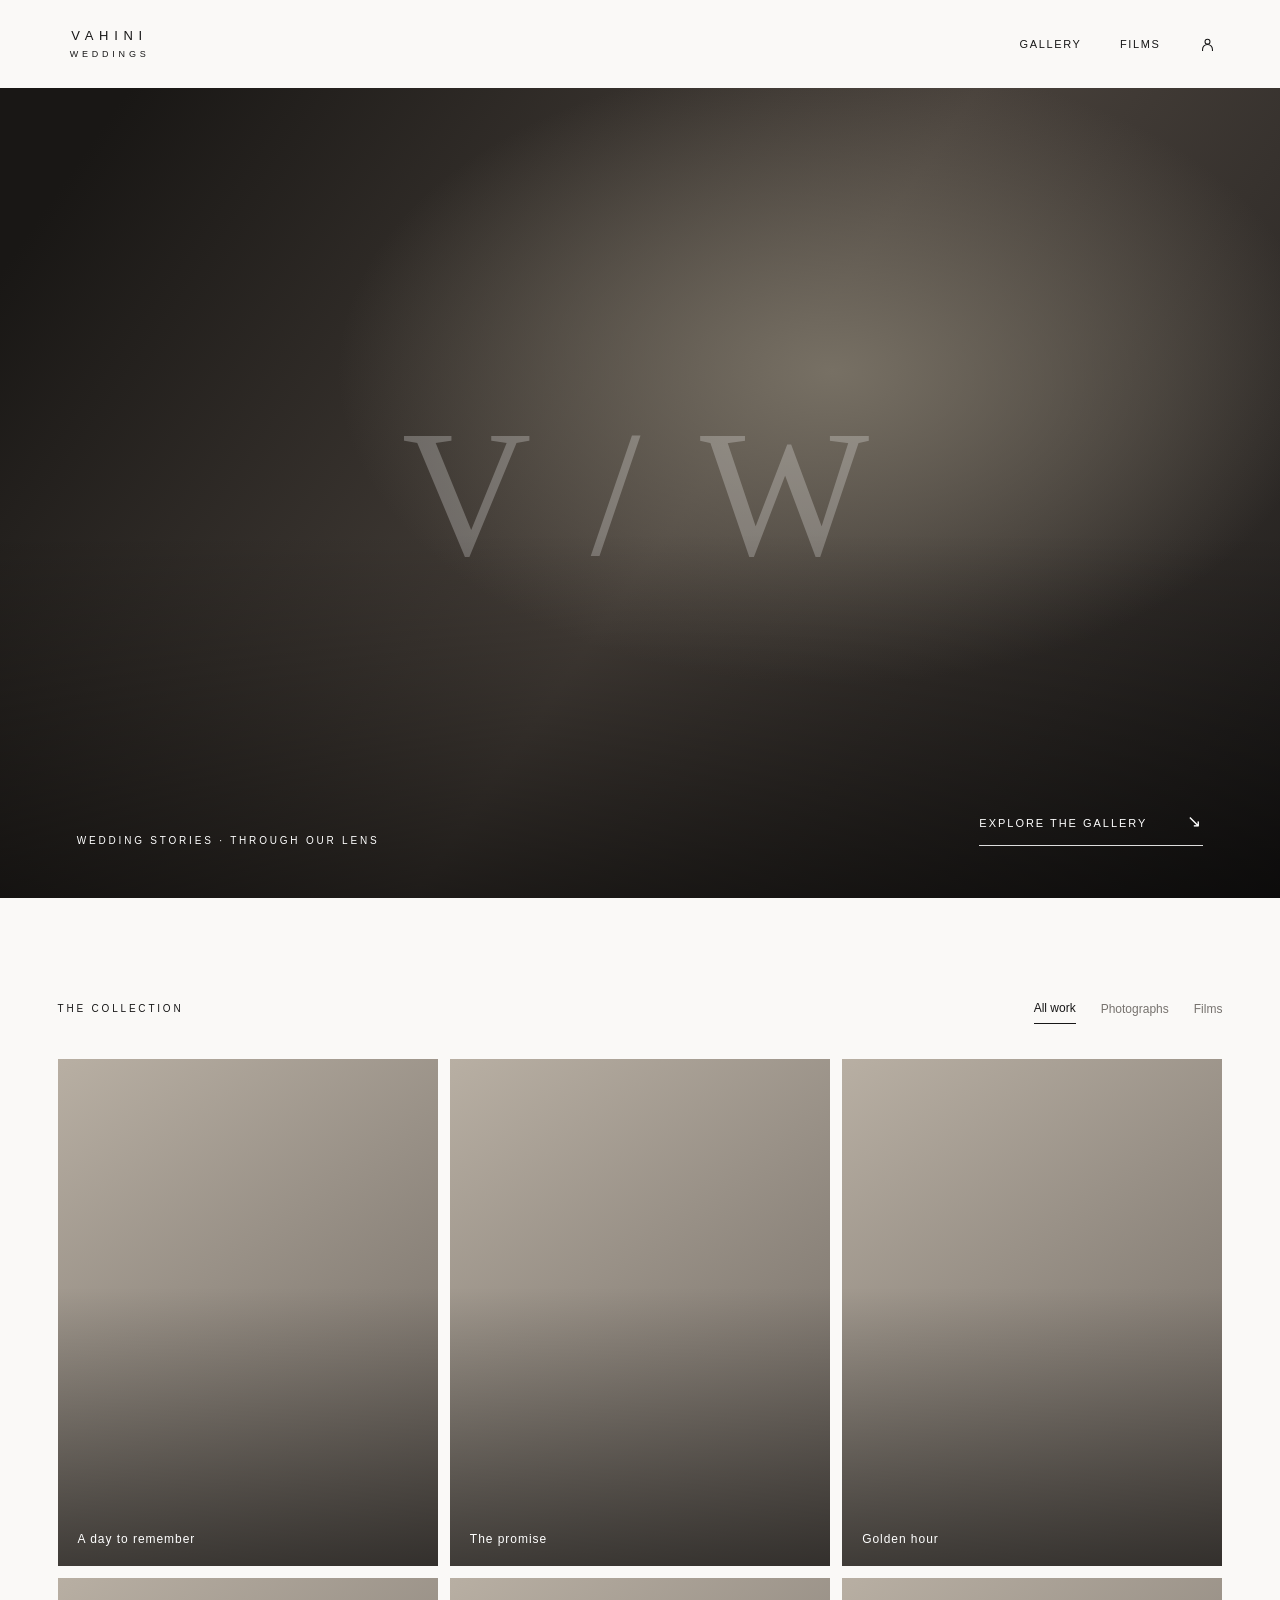
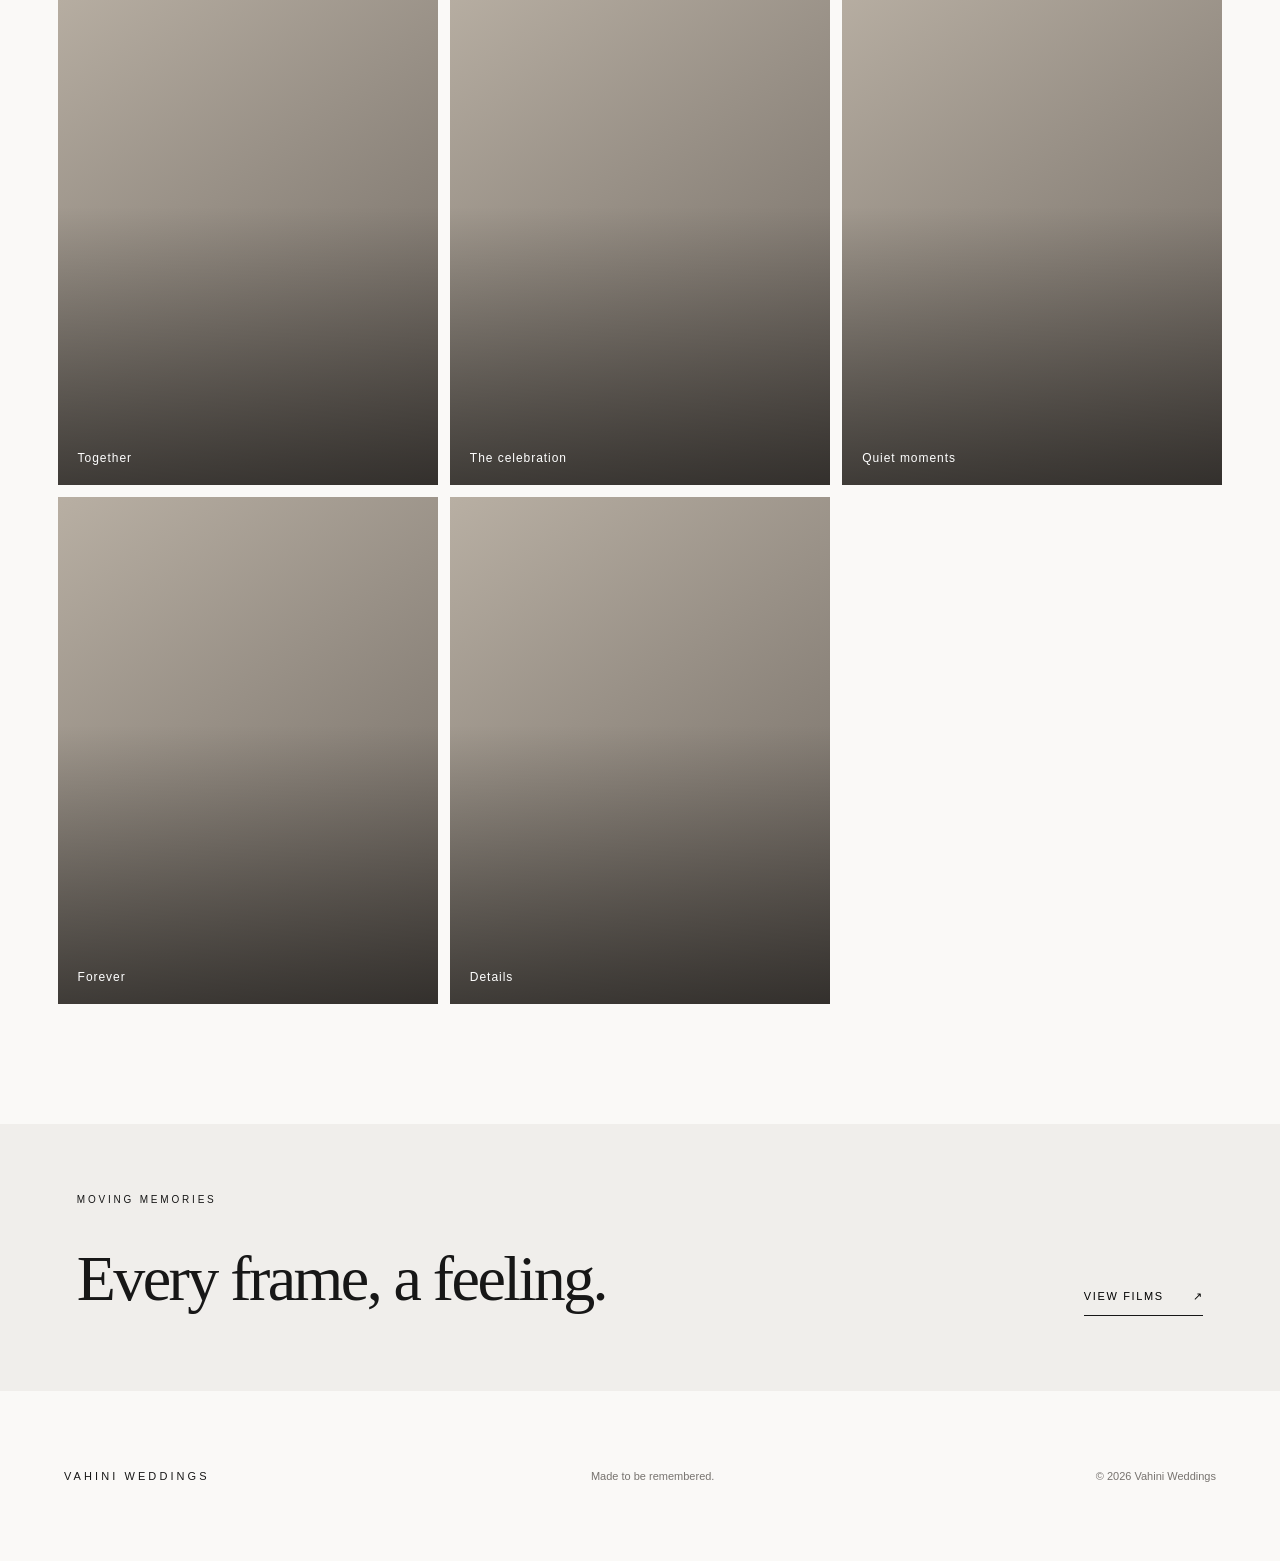
==== index.html @ 8646df42 "Add files via upload" ====
<!doctype html><html lang="en"><head><meta charset="UTF-8"><meta name="viewport" content="width=device-width,initial-scale=1,viewport-fit=cover"><meta name="theme-color" content="#111111"><meta name="description" content="Vahini Weddings — moments, beautifully remembered."><title>VAHINI WEDDINGS — Gallery</title><link rel="stylesheet" href="styles.css"></head><body><header class="topbar"><a class="brand" href="./" aria-label="Vahini Weddings home"><span>VAHINI</span><span>WEDDINGS</span></a><nav><a href="#gallery">Gallery</a><a href="#films">Films</a><a class="admin-link" href="admin.html" aria-label="Admin dashboard"><svg viewBox="0 0 24 24" width="17" height="17" fill="none" stroke="currentColor" stroke-width="1.5"><circle cx="12" cy="8" r="3.5"/><path d="M5 21v-2a7 7 0 0 1 14 0v2"/></svg></a></nav></header><main><section class="hero" id="home"><div class="hero-media" id="heroMedia"><div class="hero-fallback"><span class="hero-mark">V / W</span></div></div><div class="hero-shade"></div><div class="hero-bottom"><span class="eyebrow">WEDDING STORIES · THROUGH OUR LENS</span><a class="explore" href="#gallery">EXPLORE THE GALLERY <span>↘</span></a></div><button id="soundBtn" class="sound-btn" aria-label="Toggle hero sound" hidden>Sound off</button></section><section class="work" id="gallery"><div class="section-head"><span class="section-kicker">THE COLLECTION</span><div class="filters" role="group" aria-label="Filter gallery"><button class="filter active" data-filter="all">All work</button><button class="filter" data-filter="photo">Photographs</button><button class="filter" data-filter="video">Films</button></div></div><div id="galleryGrid" class="gallery-grid"></div><div id="emptyState" class="empty-state" hidden>Nothing here yet.</div></section><section class="film-banner" id="films"><span class="section-kicker">MOVING MEMORIES</span><div class="film-inner"><p>Every frame, a feeling.</p><button id="filmExplore">VIEW FILMS <span>↗</span></button></div></section></main><footer><span class="footer-brand">VAHINI WEDDINGS</span><span>Made to be remembered.</span><span>© <span id="year"></span> Vahini Weddings</span></footer><div id="lightbox" class="lightbox" hidden role="dialog" aria-modal="true" aria-label="Media viewer"><button class="lb-close" id="lbClose" aria-label="Close">×</button><button class="lb-prev" id="lbPrev" aria-label="Previous">‹</button><div id="lbContent" class="lb-content"></div><button class="lb-next" id="lbNext" aria-label="Next">›</button><div id="lbCount" class="lb-count"></div></div><script src="shared.js"></script><script src="main.js"></script></body></html>
---- styles.css ----
:root{color-scheme:light dark;--bg:#faf9f7;--fg:#171717;--muted:#77736f;--line:#dedbd7;--surface:#f0eeeb;--invert:#fff}*{box-sizing:border-box}html{scroll-behavior:smooth}body{margin:0;background:var(--bg);color:var(--fg);font-family:Arial,Helvetica,sans-serif;-webkit-font-smoothing:antialiased}button,input{font:inherit}button{cursor:pointer}a{color:inherit;text-decoration:none}button:focus-visible,a:focus-visible,input:focus-visible{outline:2px solid #9e8b6f;outline-offset:4px}.topbar{height:88px;display:flex;justify-content:space-between;align-items:center;padding:0 clamp(20px,5vw,88px);background:var(--bg);position:relative;z-index:3}.brand{display:flex;flex-direction:column;align-items:center;gap:4px;letter-spacing:.44em;font-size:13px;font-weight:400;line-height:1.25;padding-left:.44em}.brand span:nth-child(2){font-size:9px;letter-spacing:.42em}.topbar nav{display:flex;align-items:center;gap:clamp(18px,3vw,40px)}.topbar nav a{font-size:11px;letter-spacing:.15em;text-transform:uppercase}.admin-link{display:flex;align-items:center}.hero{height:min(810px,calc(100svh - 88px));min-height:510px;position:relative;background:#151312;color:white;overflow:hidden}.hero-media,.hero-media video,.hero-media img{position:absolute;inset:0;width:100%;height:100%;object-fit:cover}.hero-fallback{width:100%;height:100%;background:radial-gradient(ellipse at 65% 35%,#777064 0%,transparent 42%),linear-gradient(125deg,#191715 7%,#48413b 53%,#1d1b1a 100%);display:grid;place-items:center}.hero-mark{font-family:Georgia,serif;font-size:clamp(70px,14vw,210px);font-weight:400;letter-spacing:.05em;opacity:.25}.hero-shade{position:absolute;inset:0;background:linear-gradient(transparent 55%,rgba(0,0,0,.58))}.hero-bottom{position:absolute;bottom:52px;left:clamp(24px,6vw,100px);right:clamp(24px,6vw,100px);display:flex;align-items:end;justify-content:space-between;gap:20px}.eyebrow,.section-kicker{font-size:10px;letter-spacing:.28em}.explore{font-size:11px;letter-spacing:.18em;border-bottom:1px solid #ddd;padding-bottom:13px;white-space:nowrap}.explore span{margin-left:35px;font-size:17px}.sound-btn{position:absolute;right:32px;top:28px;color:white;background:#0005;border:1px solid #fff8;padding:10px 14px;font-size:11px}.work{padding:95px clamp(16px,4.5vw,80px) 120px}.section-head{display:flex;justify-content:space-between;align-items:center;gap:20px;margin-bottom:35px}.filters{display:flex;gap:25px;flex-wrap:wrap}.filter{border:0;background:none;padding:8px 0;color:var(--muted);font-size:12px}.filter.active{color:var(--fg);border-bottom:1px solid var(--fg)}.gallery-grid{display:grid;grid-template-columns:repeat(3,minmax(0,1fr));grid-auto-flow:dense;gap:12px}.media-card{position:relative;display:block;min-width:0;width:100%;aspect-ratio:3/4;overflow:hidden;border:0;padding:0;background:linear-gradient(145deg,#b8afa3,#6d665f);color:white;text-align:left}.media-card.wide{aspect-ratio:3/4}.media-card img{width:100%;height:100%;object-fit:cover;display:block;transition:transform .65s ease}.media-card:hover img{transform:scale(1.035)}.media-card:after{content:'';position:absolute;inset:45% 0 0;background:linear-gradient(transparent,#0008);pointer-events:none}.media-caption{position:absolute;z-index:1;bottom:20px;left:20px;right:20px;font-size:12px;letter-spacing:.08em}.play-indicator{position:absolute;z-index:1;top:50%;left:50%;transform:translate(-50%,-50%);width:62px;height:62px;border:1px solid #fff9;border-radius:50%;display:grid;place-items:center;background:#0003;font-size:17px}.empty-state{text-align:center;padding:100px 20px;color:var(--muted)}.film-banner{background:var(--surface);padding:65px clamp(25px,6vw,100px) 75px}.film-inner{display:flex;align-items:end;justify-content:space-between;gap:25px}.film-inner p{font-family:Georgia,serif;font-size:clamp(33px,5vw,70px);font-weight:400;letter-spacing:-.04em;margin:35px 0 0}.film-inner button{background:none;border:0;border-bottom:1px solid var(--fg);padding:0 0 12px;font-size:11px;letter-spacing:.15em;white-space:nowrap}.film-inner button span{margin-left:24px}footer{min-height:170px;display:flex;align-items:center;justify-content:space-between;gap:20px;padding:40px clamp(20px,5vw,88px);font-size:11px;color:var(--muted)}.footer-brand{letter-spacing:.28em;color:var(--fg)}.lightbox{position:fixed;inset:0;background:#090909;z-index:20;color:white}.lightbox[hidden]{display:none}.locked{overflow:hidden}.lb-content{position:absolute;inset:55px 85px;display:grid;place-items:center}.lb-content img,.lb-content video{max-width:100%;max-height:100%;object-fit:contain}.lb-close,.lb-prev,.lb-next{position:absolute;z-index:2;background:none;border:0;color:white}.lb-close{top:20px;right:30px;font-size:36px}.lb-prev,.lb-next{top:50%;transform:translateY(-50%);font-size:50px}.lb-prev{left:25px}.lb-next{right:25px}.lb-count{position:absolute;bottom:17px;left:0;right:0;text-align:center;font-size:11px;letter-spacing:.1em}.admin-main{max-width:1450px;margin:auto;padding:65px clamp(20px,5vw,80px) 100px}.admin-heading{display:flex;justify-content:space-between;align-items:center;gap:24px}.admin-heading h1{font-family:Georgia,serif;font-size:clamp(36px,5vw,64px);font-weight:400;margin:18px 0 10px}.admin-heading p{font-size:13px;color:var(--muted);line-height:1.6}.upload-button{background:var(--fg);color:var(--bg);padding:16px 22px;cursor:pointer;font-size:12px;white-space:nowrap}.notice{background:var(--surface);padding:20px 24px;margin:36px 0 14px;font-size:12px;line-height:1.8;color:var(--muted)}.notice strong{color:var(--fg)}.upload-status{min-height:24px;font-size:12px;color:var(--muted)}.admin-toolbar{display:flex;justify-content:space-between;align-items:center;margin:30px 0 18px;font-size:12px}.subtle-button{border:1px solid var(--line);background:transparent;padding:10px 14px;color:var(--fg);font-size:12px}.admin-grid{display:grid;grid-template-columns:repeat(4,minmax(0,1fr));gap:16px}.admin-card{background:var(--surface);min-width:0}.admin-preview{aspect-ratio:4/3;background:linear-gradient(130deg,#9e9589,#544d49);position:relative}.admin-preview img{height:100%;width:100%;object-fit:cover}.video-tag{position:absolute;top:10px;left:10px;background:#0009;color:white;padding:7px;font-size:10px}.admin-card-body{padding:14px}.admin-card-body input{width:100%;border:0;border-bottom:1px solid var(--line);background:transparent;padding:10px 0;color:var(--fg);font-size:12px}.admin-actions{display:flex;gap:5px;flex-wrap:wrap;margin-top:13px}.admin-actions button{padding:8px 10px;background:transparent;color:var(--fg);border:1px solid var(--line);font-size:11px}.admin-actions button:disabled{opacity:.3;cursor:default}.admin-actions .danger{color:#a35a50}@media(prefers-color-scheme:dark){:root{--bg:#111110;--fg:#f1efec;--muted:#a5a09a;--line:#34322e;--surface:#1e1d1b;--invert:#111}}@media(max-width:900px){.admin-grid{grid-template-columns:repeat(3,minmax(0,1fr))}.gallery-grid{grid-template-columns:repeat(2,minmax(0,1fr))}}@media(max-width:600px){.topbar{height:76px;padding:0 20px}.brand{font-size:10px;letter-spacing:.32em}.brand span:nth-child(2){font-size:8px}.topbar nav{gap:14px}.topbar nav a{font-size:10px}.hero{height:72svh;min-height:450px}.hero-bottom{bottom:28px;left:22px;right:22px;align-items:start;flex-direction:column}.eyebrow{font-size:9px}.explore{font-size:10px}.work{padding:55px 10px 70px}.section-head{padding:0 10px;align-items:start;flex-direction:column;gap:18px}.filters{gap:18px}.gallery-grid{gap:6px}.media-caption{left:12px;bottom:12px;font-size:10px}.film-banner{padding:45px 22px}.film-inner{align-items:start;flex-direction:column}.film-inner p{margin:26px 0 15px}footer{min-height:180px;align-items:start;flex-direction:column;justify-content:center;gap:15px}.lb-content{inset:65px 12px}.lb-prev,.lb-next{top:auto;bottom:13px;transform:none;font-size:32px}.lb-prev{left:20px}.lb-next{right:20px}.lb-count{bottom:29px;pointer-events:none}.admin-main{padding:40px 14px}.admin-heading{align-items:start;flex-direction:column}.admin-grid{grid-template-columns:repeat(2,minmax(0,1fr));gap:8px}.admin-card-body{padding:8px}.admin-actions button{padding:7px;font-size:10px}}@media(prefers-reduced-motion:reduce){*,*:before,*:after{scroll-behavior:auto!important;transition:none!important}}
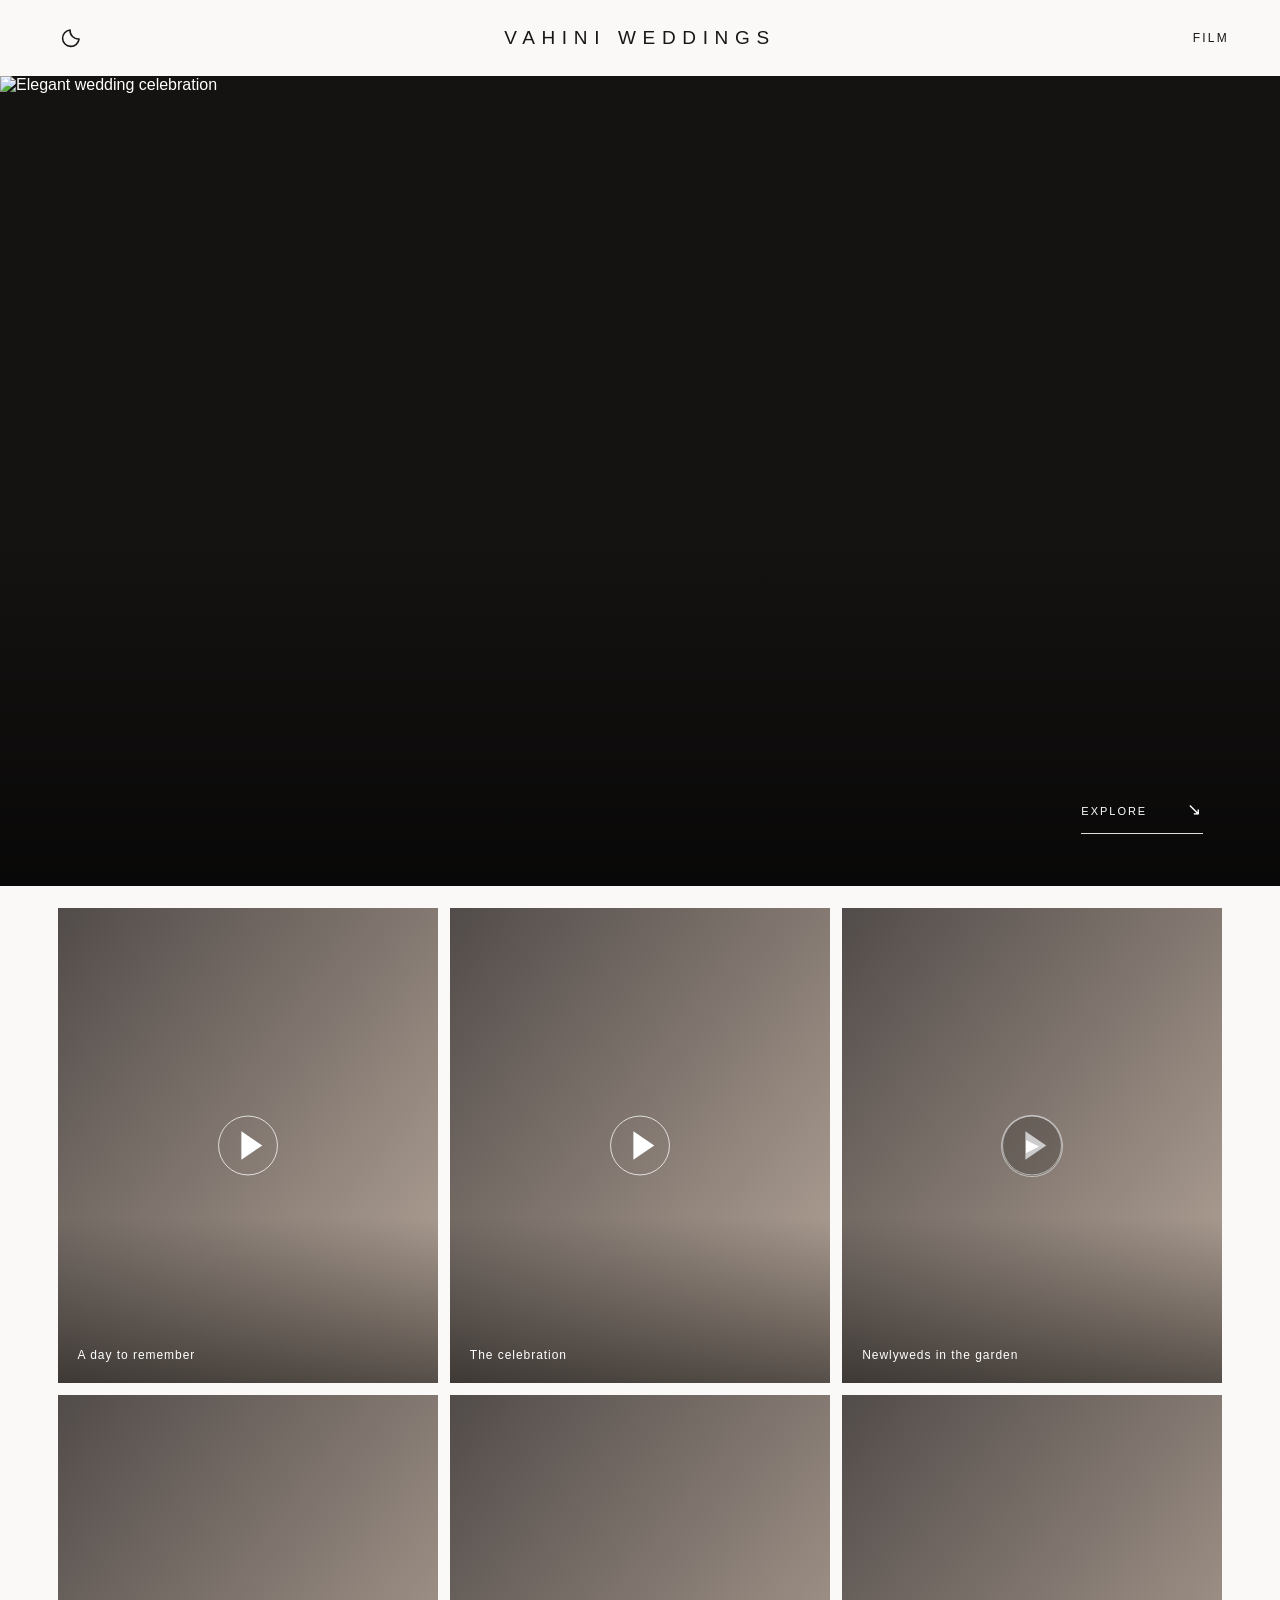
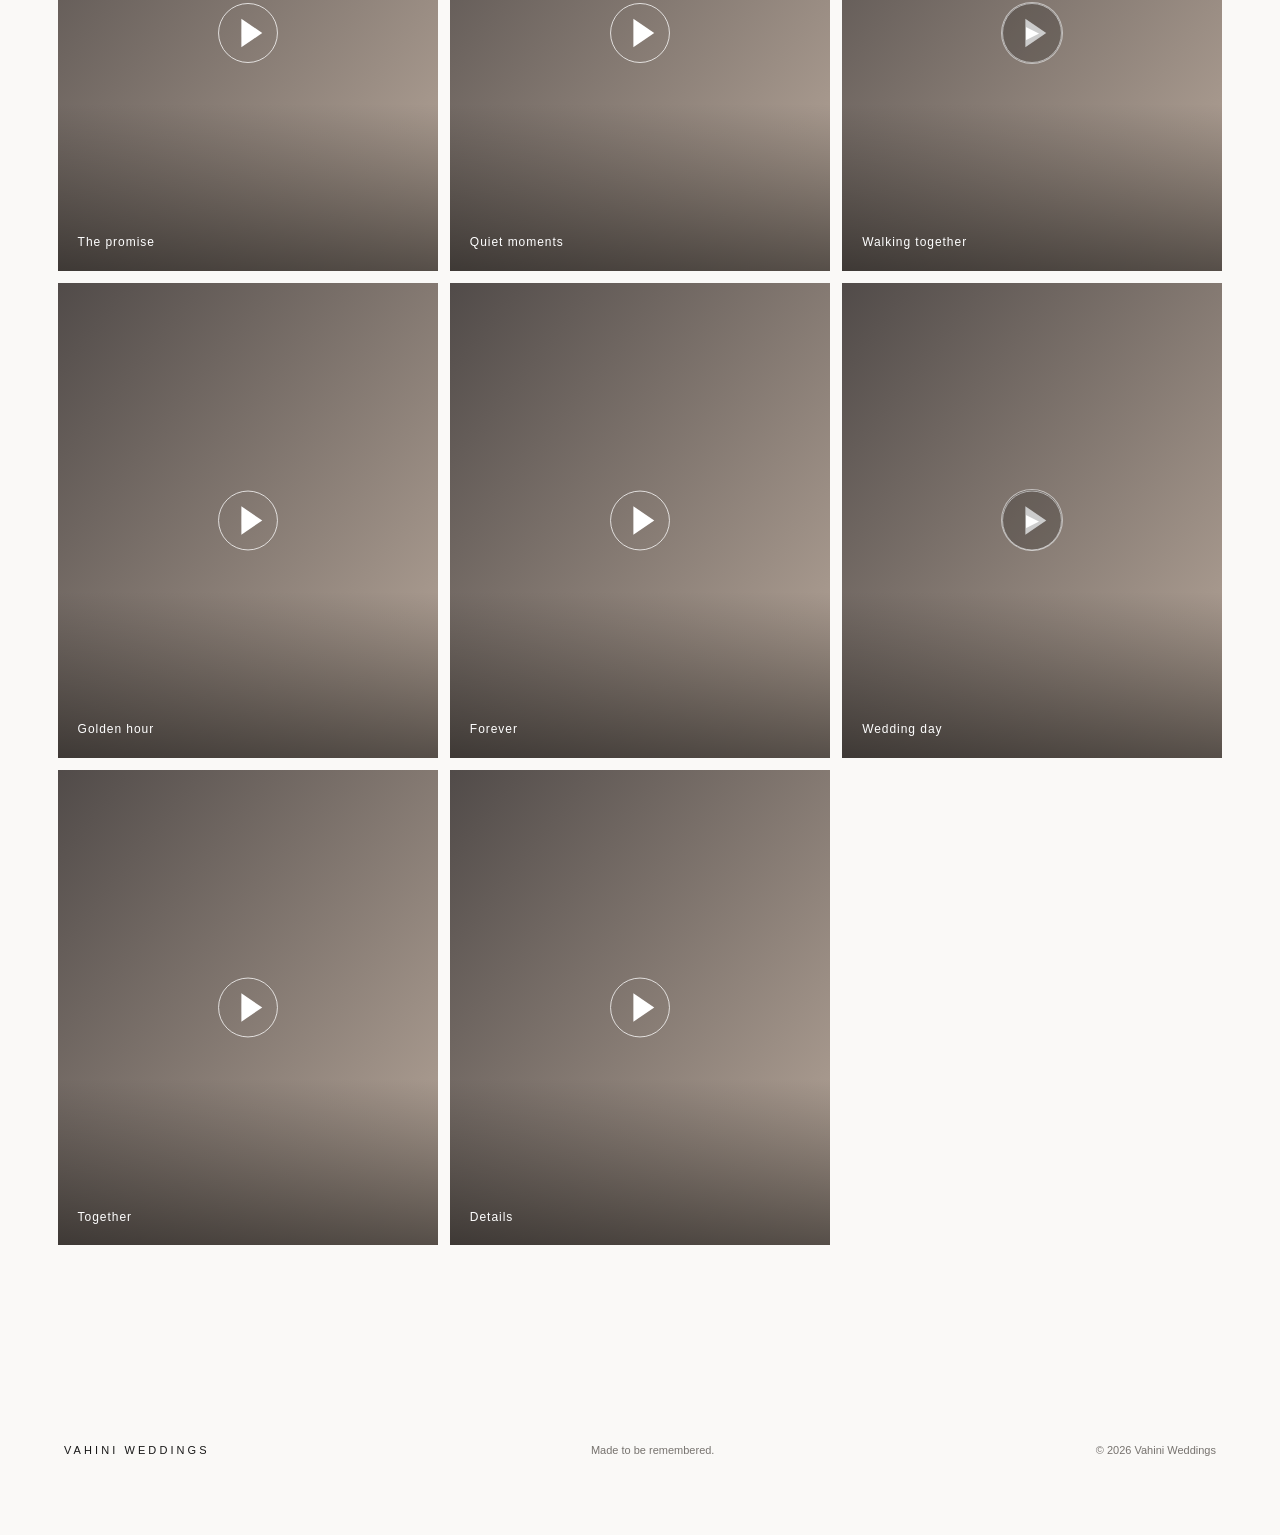
==== commit ac812f50: "Add files via upload" ====
--- a/index.html
+++ b/index.html
@@ -1 +1 @@
-<!doctype html><html lang="en"><head><meta charset="UTF-8"><meta name="viewport" content="width=device-width,initial-scale=1,viewport-fit=cover"><meta name="theme-color" content="#111111"><meta name="description" content="Vahini Weddings — moments, beautifully remembered."><title>VAHINI WEDDINGS — Gallery</title><link rel="stylesheet" href="styles.css"></head><body><header class="topbar"><a class="brand" href="./" aria-label="Vahini Weddings home"><span>VAHINI</span><span>WEDDINGS</span></a><nav><a href="#gallery">Gallery</a><a href="#films">Films</a><a class="admin-link" href="admin.html" aria-label="Admin dashboard"><svg viewBox="0 0 24 24" width="17" height="17" fill="none" stroke="currentColor" stroke-width="1.5"><circle cx="12" cy="8" r="3.5"/><path d="M5 21v-2a7 7 0 0 1 14 0v2"/></svg></a></nav></header><main><section class="hero" id="home"><div class="hero-media" id="heroMedia"><div class="hero-fallback"><span class="hero-mark">V / W</span></div></div><div class="hero-shade"></div><div class="hero-bottom"><span class="eyebrow">WEDDING STORIES · THROUGH OUR LENS</span><a class="explore" href="#gallery">EXPLORE THE GALLERY <span>↘</span></a></div><button id="soundBtn" class="sound-btn" aria-label="Toggle hero sound" hidden>Sound off</button></section><section class="work" id="gallery"><div class="section-head"><span class="section-kicker">THE COLLECTION</span><div class="filters" role="group" aria-label="Filter gallery"><button class="filter active" data-filter="all">All work</button><button class="filter" data-filter="photo">Photographs</button><button class="filter" data-filter="video">Films</button></div></div><div id="galleryGrid" class="gallery-grid"></div><div id="emptyState" class="empty-state" hidden>Nothing here yet.</div></section><section class="film-banner" id="films"><span class="section-kicker">MOVING MEMORIES</span><div class="film-inner"><p>Every frame, a feeling.</p><button id="filmExplore">VIEW FILMS <span>↗</span></button></div></section></main><footer><span class="footer-brand">VAHINI WEDDINGS</span><span>Made to be remembered.</span><span>© <span id="year"></span> Vahini Weddings</span></footer><div id="lightbox" class="lightbox" hidden role="dialog" aria-modal="true" aria-label="Media viewer"><button class="lb-close" id="lbClose" aria-label="Close">×</button><button class="lb-prev" id="lbPrev" aria-label="Previous">‹</button><div id="lbContent" class="lb-content"></div><button class="lb-next" id="lbNext" aria-label="Next">›</button><div id="lbCount" class="lb-count"></div></div><script src="shared.js"></script><script src="main.js"></script></body></html>
+<!doctype html><html lang="en"><head><meta charset="UTF-8"><meta name="viewport" content="width=device-width,initial-scale=1,viewport-fit=cover"><meta name="theme-color" content="#111111"><meta name="description" content="Vahini Weddings — moments, beautifully remembered."><title>VAHINI WEDDINGS — Gallery</title><link rel="stylesheet" href="styles.css"></head><body><header class="topbar"><button class="theme-toggle" id="themeToggle" type="button" aria-label="Change color theme" title="Change color theme"><svg viewBox="0 0 24 24" width="22" height="22" fill="none" stroke="currentColor" stroke-width="1.7" stroke-linecap="round" stroke-linejoin="round"><path d="M20.8 13A9 9 0 0 1 11 3.2 9 9 0 1 0 20.8 13Z"/></svg></button><a class="brand" href="./" aria-label="Vahini Weddings home">VAHINI WEDDINGS</a><nav><button id="filmNav" class="film-nav" type="button" aria-pressed="false">Film</button></nav></header><main><section class="hero" id="home"><div class="hero-media" id="heroMedia"><div class="hero-fallback"><span class="hero-mark">V / W</span></div></div><div class="hero-shade"></div><div class="hero-bottom"><span class="eyebrow"></span><a class="explore" href="#gallery">EXPLORE <span>↘</span></a></div><button id="soundBtn" class="sound-btn" aria-label="Toggle hero sound" hidden>Sound off</button></section><section class="work" id="gallery"><div id="galleryGrid" class="gallery-grid"></div><div id="emptyState" class="empty-state" hidden>Nothing here yet.</div></section></main><footer><span class="footer-brand">VAHINI WEDDINGS</span><span>Made to be remembered.</span><span>© <span id="year"></span> Vahini Weddings</span></footer><div id="lightbox" class="lightbox" hidden role="dialog" aria-modal="true" aria-label="Media viewer"><button class="lb-close" id="lbClose" aria-label="Close">×</button><button class="lb-prev" id="lbPrev" aria-label="Previous">‹</button><div id="lbContent" class="lb-content"></div><button class="lb-next" id="lbNext" aria-label="Next">›</button><div id="lbCount" class="lb-count"></div></div><script src="shared.js"></script><script src="main.js"></script></body></html>
--- a/styles.css
+++ b/styles.css
@@ -1 +1,28 @@
 :root{color-scheme:light dark;--bg:#faf9f7;--fg:#171717;--muted:#77736f;--line:#dedbd7;--surface:#f0eeeb;--invert:#fff}*{box-sizing:border-box}html{scroll-behavior:smooth}body{margin:0;background:var(--bg);color:var(--fg);font-family:Arial,Helvetica,sans-serif;-webkit-font-smoothing:antialiased}button,input{font:inherit}button{cursor:pointer}a{color:inherit;text-decoration:none}button:focus-visible,a:focus-visible,input:focus-visible{outline:2px solid #9e8b6f;outline-offset:4px}.topbar{height:88px;display:flex;justify-content:space-between;align-items:center;padding:0 clamp(20px,5vw,88px);background:var(--bg);position:relative;z-index:3}.brand{display:flex;flex-direction:column;align-items:center;gap:4px;letter-spacing:.44em;font-size:13px;font-weight:400;line-height:1.25;padding-left:.44em}.brand span:nth-child(2){font-size:9px;letter-spacing:.42em}.topbar nav{display:flex;align-items:center;gap:clamp(18px,3vw,40px)}.topbar nav a{font-size:11px;letter-spacing:.15em;text-transform:uppercase}.admin-link{display:flex;align-items:center}.hero{height:min(810px,calc(100svh - 88px));min-height:510px;position:relative;background:#151312;color:white;overflow:hidden}.hero-media,.hero-media video,.hero-media img{position:absolute;inset:0;width:100%;height:100%;object-fit:cover}.hero-fallback{width:100%;height:100%;background:radial-gradient(ellipse at 65% 35%,#777064 0%,transparent 42%),linear-gradient(125deg,#191715 7%,#48413b 53%,#1d1b1a 100%);display:grid;place-items:center}.hero-mark{font-family:Georgia,serif;font-size:clamp(70px,14vw,210px);font-weight:400;letter-spacing:.05em;opacity:.25}.hero-shade{position:absolute;inset:0;background:linear-gradient(transparent 55%,rgba(0,0,0,.58))}.hero-bottom{position:absolute;bottom:52px;left:clamp(24px,6vw,100px);right:clamp(24px,6vw,100px);display:flex;align-items:end;justify-content:space-between;gap:20px}.eyebrow,.section-kicker{font-size:10px;letter-spacing:.28em}.explore{font-size:11px;letter-spacing:.18em;border-bottom:1px solid #ddd;padding-bottom:13px;white-space:nowrap}.explore span{margin-left:35px;font-size:17px}.sound-btn{position:absolute;right:32px;top:28px;color:white;background:#0005;border:1px solid #fff8;padding:10px 14px;font-size:11px}.work{padding:95px clamp(16px,4.5vw,80px) 120px}.section-head{display:flex;justify-content:space-between;align-items:center;gap:20px;margin-bottom:35px}.filters{display:flex;gap:25px;flex-wrap:wrap}.filter{border:0;background:none;padding:8px 0;color:var(--muted);font-size:12px}.filter.active{color:var(--fg);border-bottom:1px solid var(--fg)}.gallery-grid{display:grid;grid-template-columns:repeat(3,minmax(0,1fr));grid-auto-flow:dense;gap:12px}.media-card{position:relative;display:block;min-width:0;width:100%;aspect-ratio:3/4;overflow:hidden;border:0;padding:0;background:linear-gradient(145deg,#b8afa3,#6d665f);color:white;text-align:left}.media-card.wide{aspect-ratio:3/4}.media-card img{width:100%;height:100%;object-fit:cover;display:block;transition:transform .65s ease}.media-card:hover img{transform:scale(1.035)}.media-card:after{content:'';position:absolute;inset:45% 0 0;background:linear-gradient(transparent,#0008);pointer-events:none}.media-caption{position:absolute;z-index:1;bottom:20px;left:20px;right:20px;font-size:12px;letter-spacing:.08em}.play-indicator{position:absolute;z-index:1;top:50%;left:50%;transform:translate(-50%,-50%);width:62px;height:62px;border:1px solid #fff9;border-radius:50%;display:grid;place-items:center;background:#0003;font-size:17px}.empty-state{text-align:center;padding:100px 20px;color:var(--muted)}.film-banner{background:var(--surface);padding:65px clamp(25px,6vw,100px) 75px}.film-inner{display:flex;align-items:end;justify-content:space-between;gap:25px}.film-inner p{font-family:Georgia,serif;font-size:clamp(33px,5vw,70px);font-weight:400;letter-spacing:-.04em;margin:35px 0 0}.film-inner button{background:none;border:0;border-bottom:1px solid var(--fg);padding:0 0 12px;font-size:11px;letter-spacing:.15em;white-space:nowrap}.film-inner button span{margin-left:24px}footer{min-height:170px;display:flex;align-items:center;justify-content:space-between;gap:20px;padding:40px clamp(20px,5vw,88px);font-size:11px;color:var(--muted)}.footer-brand{letter-spacing:.28em;color:var(--fg)}.lightbox{position:fixed;inset:0;background:#090909;z-index:20;color:white}.lightbox[hidden]{display:none}.locked{overflow:hidden}.lb-content{position:absolute;inset:55px 85px;display:grid;place-items:center}.lb-content img,.lb-content video{max-width:100%;max-height:100%;object-fit:contain}.lb-close,.lb-prev,.lb-next{position:absolute;z-index:2;background:none;border:0;color:white}.lb-close{top:20px;right:30px;font-size:36px}.lb-prev,.lb-next{top:50%;transform:translateY(-50%);font-size:50px}.lb-prev{left:25px}.lb-next{right:25px}.lb-count{position:absolute;bottom:17px;left:0;right:0;text-align:center;font-size:11px;letter-spacing:.1em}.admin-main{max-width:1450px;margin:auto;padding:65px clamp(20px,5vw,80px) 100px}.admin-heading{display:flex;justify-content:space-between;align-items:center;gap:24px}.admin-heading h1{font-family:Georgia,serif;font-size:clamp(36px,5vw,64px);font-weight:400;margin:18px 0 10px}.admin-heading p{font-size:13px;color:var(--muted);line-height:1.6}.upload-button{background:var(--fg);color:var(--bg);padding:16px 22px;cursor:pointer;font-size:12px;white-space:nowrap}.notice{background:var(--surface);padding:20px 24px;margin:36px 0 14px;font-size:12px;line-height:1.8;color:var(--muted)}.notice strong{color:var(--fg)}.upload-status{min-height:24px;font-size:12px;color:var(--muted)}.admin-toolbar{display:flex;justify-content:space-between;align-items:center;margin:30px 0 18px;font-size:12px}.subtle-button{border:1px solid var(--line);background:transparent;padding:10px 14px;color:var(--fg);font-size:12px}.admin-grid{display:grid;grid-template-columns:repeat(4,minmax(0,1fr));gap:16px}.admin-card{background:var(--surface);min-width:0}.admin-preview{aspect-ratio:4/3;background:linear-gradient(130deg,#9e9589,#544d49);position:relative}.admin-preview img{height:100%;width:100%;object-fit:cover}.video-tag{position:absolute;top:10px;left:10px;background:#0009;color:white;padding:7px;font-size:10px}.admin-card-body{padding:14px}.admin-card-body input{width:100%;border:0;border-bottom:1px solid var(--line);background:transparent;padding:10px 0;color:var(--fg);font-size:12px}.admin-actions{display:flex;gap:5px;flex-wrap:wrap;margin-top:13px}.admin-actions button{padding:8px 10px;background:transparent;color:var(--fg);border:1px solid var(--line);font-size:11px}.admin-actions button:disabled{opacity:.3;cursor:default}.admin-actions .danger{color:#a35a50}@media(prefers-color-scheme:dark){:root{--bg:#111110;--fg:#f1efec;--muted:#a5a09a;--line:#34322e;--surface:#1e1d1b;--invert:#111}}@media(max-width:900px){.admin-grid{grid-template-columns:repeat(3,minmax(0,1fr))}.gallery-grid{grid-template-columns:repeat(2,minmax(0,1fr))}}@media(max-width:600px){.topbar{height:76px;padding:0 20px}.brand{font-size:10px;letter-spacing:.32em}.brand span:nth-child(2){font-size:8px}.topbar nav{gap:14px}.topbar nav a{font-size:10px}.hero{height:72svh;min-height:450px}.hero-bottom{bottom:28px;left:22px;right:22px;align-items:start;flex-direction:column}.eyebrow{font-size:9px}.explore{font-size:10px}.work{padding:55px 10px 70px}.section-head{padding:0 10px;align-items:start;flex-direction:column;gap:18px}.filters{gap:18px}.gallery-grid{gap:6px}.media-caption{left:12px;bottom:12px;font-size:10px}.film-banner{padding:45px 22px}.film-inner{align-items:start;flex-direction:column}.film-inner p{margin:26px 0 15px}footer{min-height:180px;align-items:start;flex-direction:column;justify-content:center;gap:15px}.lb-content{inset:65px 12px}.lb-prev,.lb-next{top:auto;bottom:13px;transform:none;font-size:32px}.lb-prev{left:20px}.lb-next{right:20px}.lb-count{bottom:29px;pointer-events:none}.admin-main{padding:40px 14px}.admin-heading{align-items:start;flex-direction:column}.admin-grid{grid-template-columns:repeat(2,minmax(0,1fr));gap:8px}.admin-card-body{padding:8px}.admin-actions button{padding:7px;font-size:10px}}@media(prefers-reduced-motion:reduce){*,*:before,*:after{scroll-behavior:auto!important;transition:none!important}}
+
+.video-error{color:white;text-align:center;padding:28px;line-height:2}.video-error a{text-decoration:underline}.hero-media img{object-position:center 43%}
+
+/* Gallery-focused header and full-frame viewer */
+.topbar{display:grid;grid-template-columns:1fr auto 1fr;height:76px;padding:0 clamp(16px,4vw,64px)}
+.topbar .brand{display:block;white-space:nowrap;letter-spacing:clamp(.12em,.55vw,.35em);font-size:clamp(11px,1.65vw,19px);padding:0;text-align:center;line-height:1.2}
+.topbar nav{justify-self:end}.theme-toggle{justify-self:start;display:grid;place-items:center;width:40px;height:40px;border:0;background:transparent;color:var(--fg)}
+.film-nav{border:0;background:transparent;color:var(--fg);font-size:12px;letter-spacing:.18em;text-transform:uppercase;padding:12px 0}.film-nav[aria-pressed=true]{border-bottom:1px solid currentColor}
+.work{padding-top:22px}.gallery-grid{grid-auto-flow:row;align-items:start}.media-card,.media-card.wide{aspect-ratio:auto;height:auto;min-height:0;background:var(--surface)}
+.media-card img{width:100%;height:auto;max-height:none;object-fit:contain;display:block}.media-card:hover img{transform:none}
+.media-card:after{inset:65% 0 0}.media-card.failed-image{min-height:180px}
+.lightbox{height:100dvh;overflow:hidden}.lb-content{inset:54px 74px 58px;min-height:0;overflow:hidden;display:flex;align-items:center;justify-content:center}
+.lb-content img,.lb-content video{display:block;width:auto;height:auto;max-width:100%;max-height:100%;object-fit:contain}
+.lb-prev,.lb-next{width:44px;height:60px;display:grid;place-items:center;line-height:1}.lb-count{bottom:20px}
+:root[data-theme=dark]{color-scheme:dark;--bg:#111110;--fg:#f1efec;--muted:#a5a09a;--line:#34322e;--surface:#1e1d1b;--invert:#111}
+:root[data-theme=light]{color-scheme:light;--bg:#faf9f7;--fg:#171717;--muted:#77736f;--line:#dedbd7;--surface:#f0eeeb;--invert:#fff}
+@media(max-width:600px){.topbar{height:66px;padding:0 12px}.topbar .brand{font-size:clamp(9px,2.5vw,13px);letter-spacing:.13em}.theme-toggle{width:34px}.film-nav{font-size:10px}.work{padding:16px 8px 65px}.gallery-grid{gap:8px}.media-caption{font-size:9px}.lb-content{inset:55px 8px 95px}.lb-prev,.lb-next{top:auto;bottom:20px;transform:none;font-size:32px}.lb-count{bottom:34px}.hero{min-height:370px}}
+
+/* Continuous masonry: short media fills space below tall media in each column. */
+.gallery-grid{display:block;columns:3;column-gap:12px;line-height:0}
+.gallery-grid .media-card{display:block;width:100%;height:auto;break-inside:avoid;page-break-inside:avoid;margin:0 0 12px;line-height:normal;vertical-align:top;overflow:hidden;aspect-ratio:auto}
+.gallery-grid .media-card img{display:block;width:100%;height:auto;max-height:none;object-fit:contain;aspect-ratio:auto}
+.gallery-grid .media-card .media-caption{line-height:1.4}
+.gallery-grid .media-card.failed-image{min-height:200px}
+@media(max-width:900px){.gallery-grid{columns:2;column-gap:9px}.gallery-grid .media-card{margin-bottom:9px}}
+@media(max-width:540px){.gallery-grid{columns:2;column-gap:6px}.gallery-grid .media-card{margin-bottom:6px}}
+@media(max-width:360px){.gallery-grid{columns:1}}
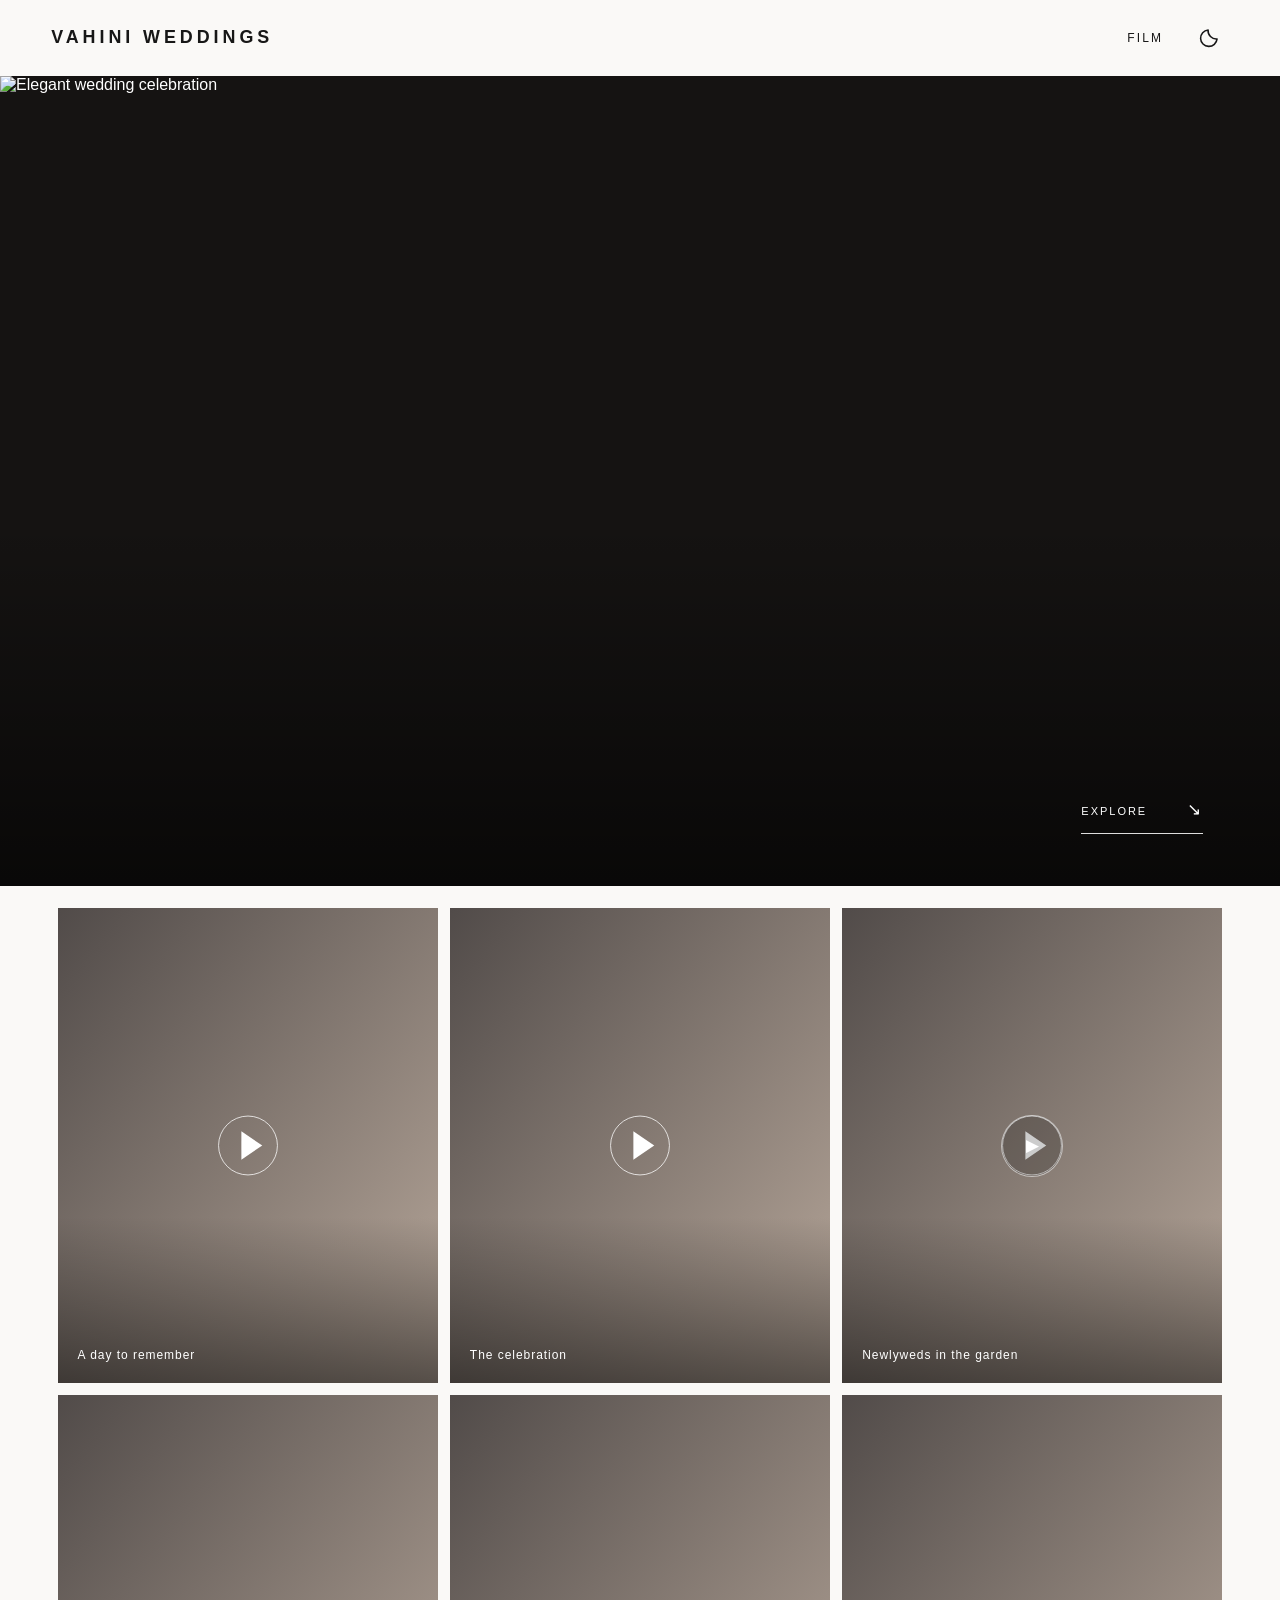
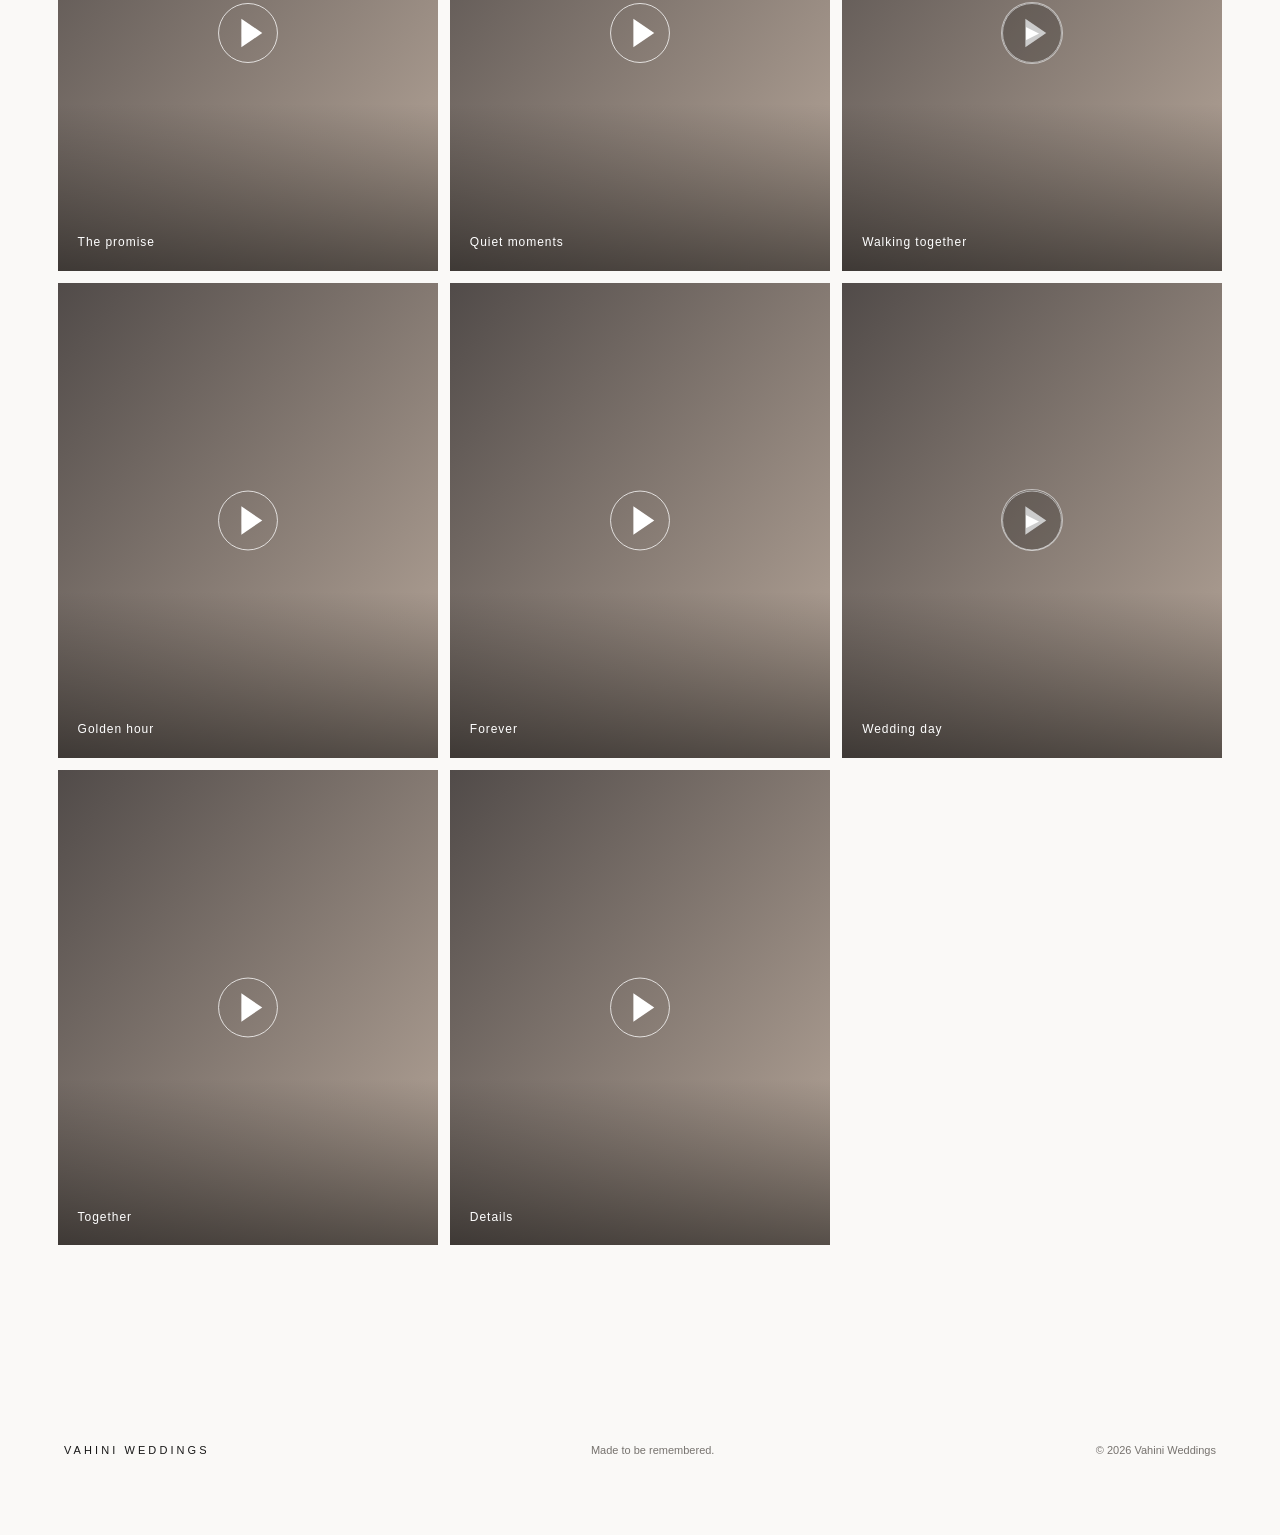
==== commit 18ef2f18: "Add files via upload" ====
--- a/index.html
+++ b/index.html
@@ -1 +1 @@
-<!doctype html><html lang="en"><head><meta charset="UTF-8"><meta name="viewport" content="width=device-width,initial-scale=1,viewport-fit=cover"><meta name="theme-color" content="#111111"><meta name="description" content="Vahini Weddings — moments, beautifully remembered."><title>VAHINI WEDDINGS — Gallery</title><link rel="stylesheet" href="styles.css"></head><body><header class="topbar"><button class="theme-toggle" id="themeToggle" type="button" aria-label="Change color theme" title="Change color theme"><svg viewBox="0 0 24 24" width="22" height="22" fill="none" stroke="currentColor" stroke-width="1.7" stroke-linecap="round" stroke-linejoin="round"><path d="M20.8 13A9 9 0 0 1 11 3.2 9 9 0 1 0 20.8 13Z"/></svg></button><a class="brand" href="./" aria-label="Vahini Weddings home">VAHINI WEDDINGS</a><nav><button id="filmNav" class="film-nav" type="button" aria-pressed="false">Film</button></nav></header><main><section class="hero" id="home"><div class="hero-media" id="heroMedia"><div class="hero-fallback"><span class="hero-mark">V / W</span></div></div><div class="hero-shade"></div><div class="hero-bottom"><span class="eyebrow"></span><a class="explore" href="#gallery">EXPLORE <span>↘</span></a></div><button id="soundBtn" class="sound-btn" aria-label="Toggle hero sound" hidden>Sound off</button></section><section class="work" id="gallery"><div id="galleryGrid" class="gallery-grid"></div><div id="emptyState" class="empty-state" hidden>Nothing here yet.</div></section></main><footer><span class="footer-brand">VAHINI WEDDINGS</span><span>Made to be remembered.</span><span>© <span id="year"></span> Vahini Weddings</span></footer><div id="lightbox" class="lightbox" hidden role="dialog" aria-modal="true" aria-label="Media viewer"><button class="lb-close" id="lbClose" aria-label="Close">×</button><button class="lb-prev" id="lbPrev" aria-label="Previous">‹</button><div id="lbContent" class="lb-content"></div><button class="lb-next" id="lbNext" aria-label="Next">›</button><div id="lbCount" class="lb-count"></div></div><script src="shared.js"></script><script src="main.js"></script></body></html>
+<!doctype html><html lang="en"><head><meta charset="UTF-8"><meta name="viewport" content="width=device-width,initial-scale=1,viewport-fit=cover"><meta name="theme-color" content="#111111"><meta name="description" content="Vahini Weddings — moments, beautifully remembered."><title>VAHINI WEDDINGS — Gallery</title><link rel="stylesheet" href="styles.css"></head><body><header class="topbar"><a class="brand" href="./" aria-label="Vahini Weddings home">VAHINI WEDDINGS</a><div class="header-right"><nav><button id="filmNav" class="film-nav" type="button" aria-pressed="false">Film</button></nav><button class="theme-toggle" id="themeToggle" type="button" aria-label="Change color theme" title="Change color theme"><svg viewBox="0 0 24 24" width="22" height="22" fill="none" stroke="currentColor" stroke-width="1.7" stroke-linecap="round" stroke-linejoin="round"><path d="M20.8 13A9 9 0 0 1 11 3.2 9 9 0 1 0 20.8 13Z"/></svg></button></div></header><main><section class="hero" id="home"><div class="hero-media" id="heroMedia"><div class="hero-fallback"><span class="hero-mark">V / W</span></div></div><div class="hero-shade"></div><div class="hero-bottom"><span class="eyebrow"></span><a class="explore" href="#gallery">EXPLORE <span>↘</span></a></div><button id="soundBtn" class="sound-btn" aria-label="Toggle hero sound" hidden>Sound off</button></section><section class="work" id="gallery"><div id="galleryGrid" class="gallery-grid"></div><div id="emptyState" class="empty-state" hidden>Nothing here yet.</div></section></main><footer><span class="footer-brand">VAHINI WEDDINGS</span><span>Made to be remembered.</span><span>© <span id="year"></span> Vahini Weddings</span></footer><div id="lightbox" class="lightbox" hidden role="dialog" aria-modal="true" aria-label="Media viewer"><button class="lb-close" id="lbClose" aria-label="Close">×</button><button class="lb-prev" id="lbPrev" aria-label="Previous">‹</button><div id="lbContent" class="lb-content"></div><button class="lb-next" id="lbNext" aria-label="Next">›</button><div id="lbCount" class="lb-count"></div></div><script src="shared.js"></script><script src="main.js"></script></body></html>
--- a/styles.css
+++ b/styles.css
@@ -26,3 +26,18 @@
 @media(max-width:900px){.gallery-grid{columns:2;column-gap:9px}.gallery-grid .media-card{margin-bottom:9px}}
 @media(max-width:540px){.gallery-grid{columns:2;column-gap:6px}.gallery-grid .media-card{margin-bottom:6px}}
 @media(max-width:360px){.gallery-grid{columns:1}}
+
+/* Header refinement: left-aligned wordmark beside the theme icon. */
+.topbar{display:flex;align-items:center;justify-content:space-between;gap:20px}
+.header-left{display:flex;align-items:center;gap:clamp(8px,1.4vw,20px);min-width:0}
+.topbar .brand{font-weight:600;text-align:left;letter-spacing:clamp(.10em,.36vw,.22em);font-size:clamp(12px,1.4vw,18px);white-space:nowrap}
+.theme-toggle{flex:0 0 40px}
+.topbar nav{margin-left:auto;flex-shrink:0}
+@media(max-width:600px){.topbar{gap:8px;padding:0 12px}.header-left{gap:4px}.theme-toggle{flex-basis:30px;width:30px}.theme-toggle svg{width:20px;height:20px}.topbar .brand{font-size:clamp(10px,2.65vw,13px);letter-spacing:.06em;font-weight:600}}
+
+/* Header: brand on left, film and SVG theme icon on right */
+.topbar{display:flex;align-items:center;justify-content:space-between}
+.header-right{display:flex;align-items:center;gap:clamp(10px,2vw,28px);margin-left:auto}
+.header-right nav{display:flex;align-items:center}
+.header-right .theme-toggle{flex:0 0 40px;display:grid;place-items:center}
+@media(max-width:600px){.header-right{gap:8px}.header-right .theme-toggle{flex:0 0 30px}}
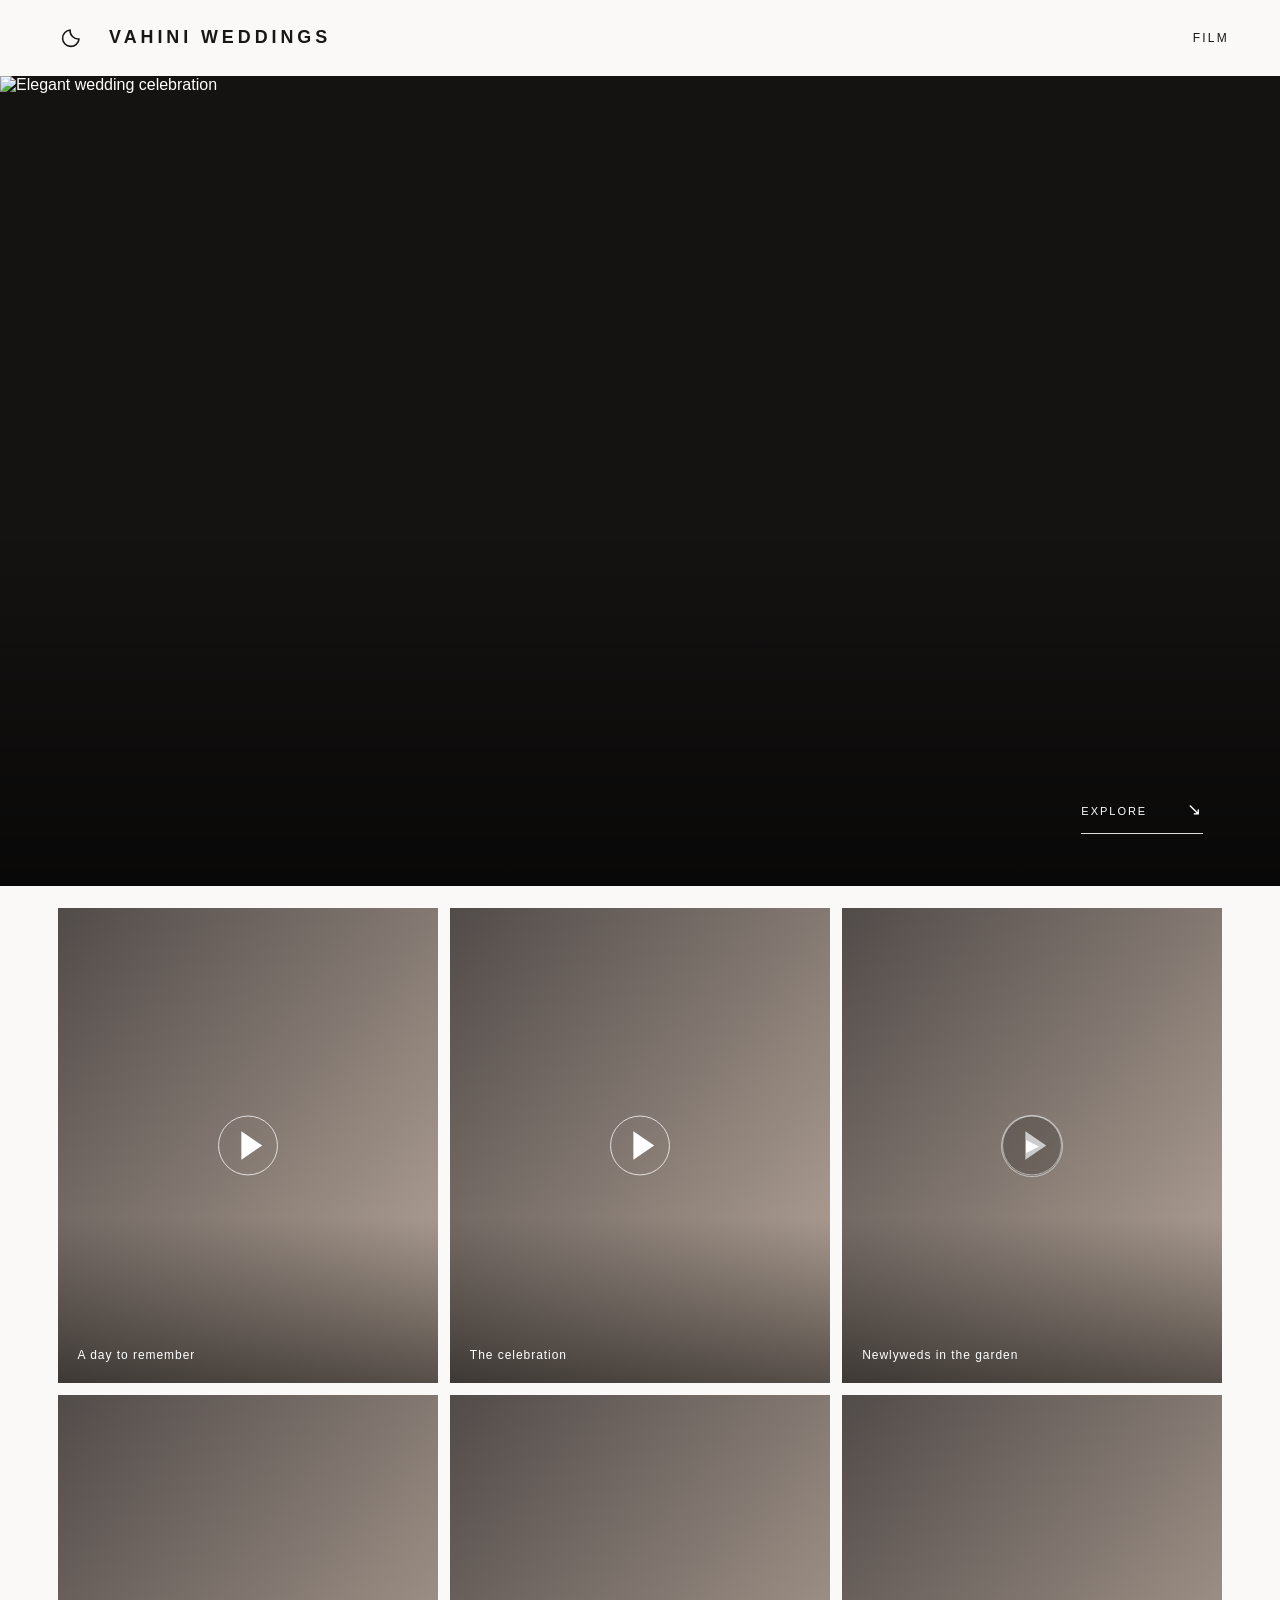
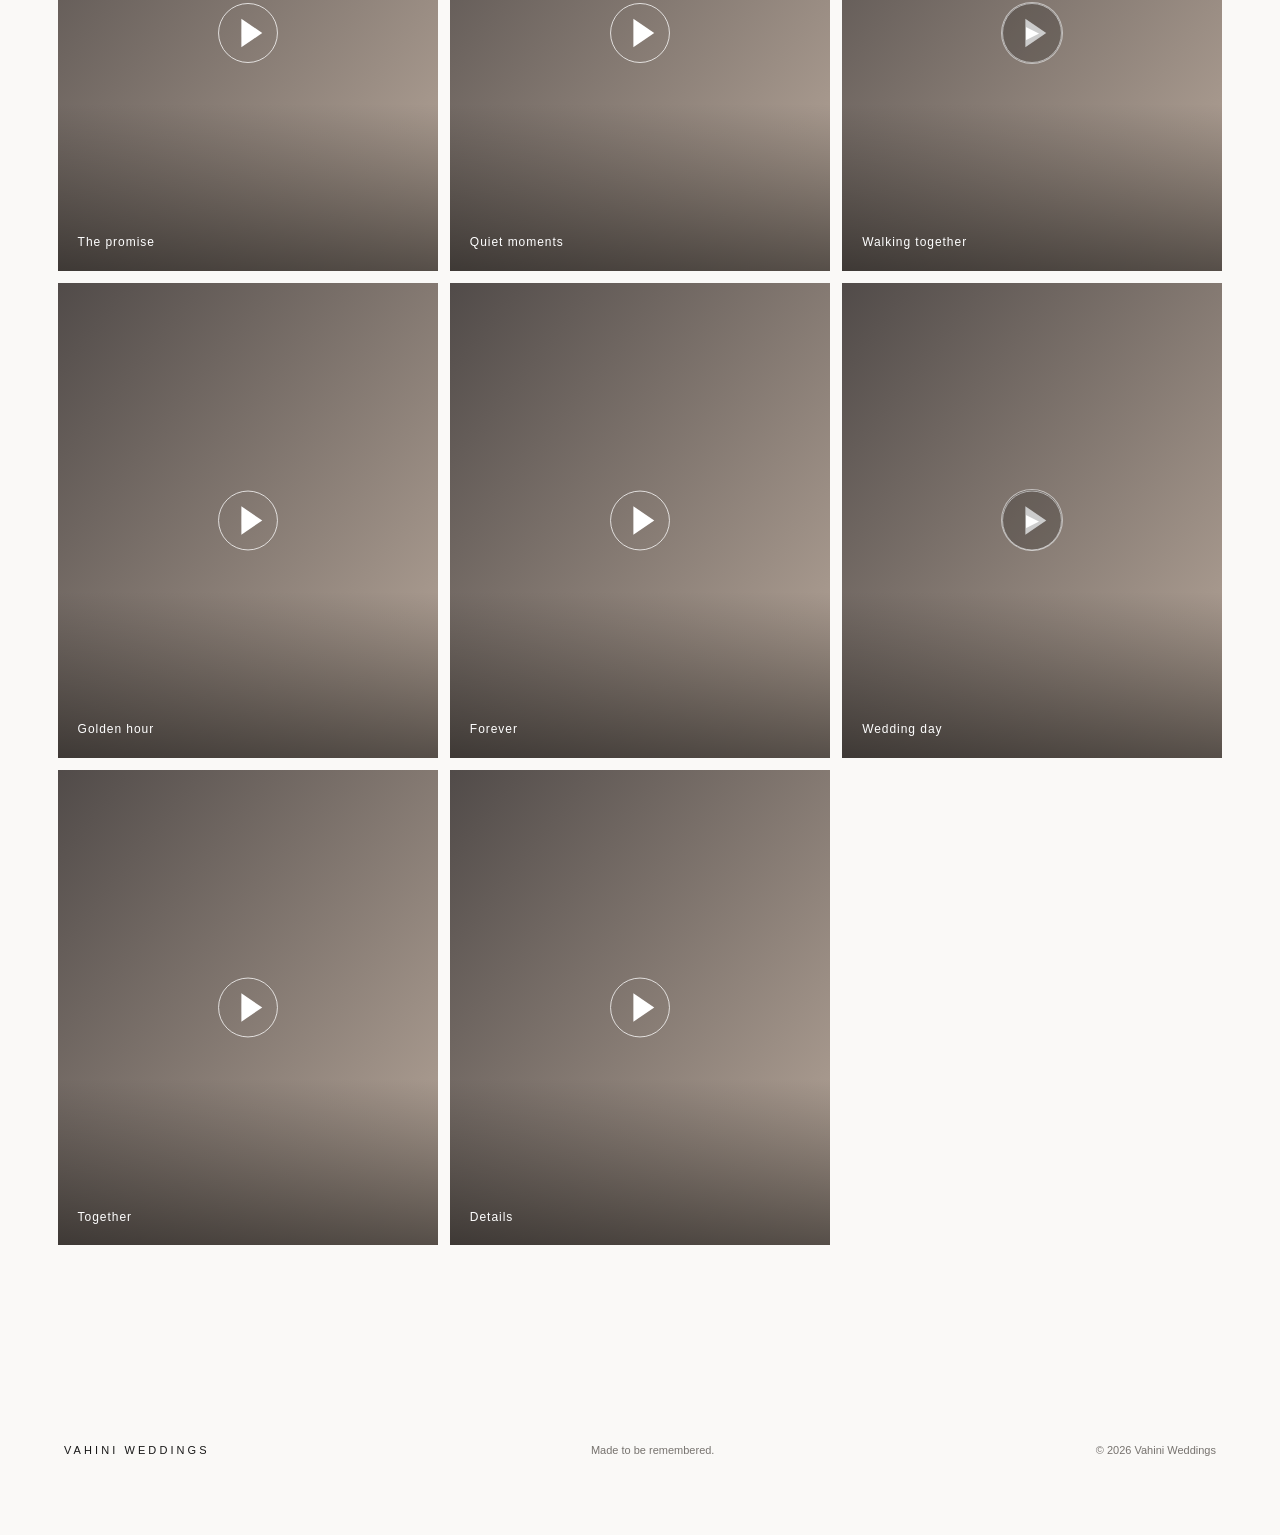
==== commit 78f9e05d: "Add files via upload" ====
--- a/index.html
+++ b/index.html
@@ -1 +1 @@
-<!doctype html><html lang="en"><head><meta charset="UTF-8"><meta name="viewport" content="width=device-width,initial-scale=1,viewport-fit=cover"><meta name="theme-color" content="#111111"><meta name="description" content="Vahini Weddings — moments, beautifully remembered."><title>VAHINI WEDDINGS — Gallery</title><link rel="stylesheet" href="styles.css"></head><body><header class="topbar"><a class="brand" href="./" aria-label="Vahini Weddings home">VAHINI WEDDINGS</a><div class="header-right"><nav><button id="filmNav" class="film-nav" type="button" aria-pressed="false">Film</button></nav><button class="theme-toggle" id="themeToggle" type="button" aria-label="Change color theme" title="Change color theme"><svg viewBox="0 0 24 24" width="22" height="22" fill="none" stroke="currentColor" stroke-width="1.7" stroke-linecap="round" stroke-linejoin="round"><path d="M20.8 13A9 9 0 0 1 11 3.2 9 9 0 1 0 20.8 13Z"/></svg></button></div></header><main><section class="hero" id="home"><div class="hero-media" id="heroMedia"><div class="hero-fallback"><span class="hero-mark">V / W</span></div></div><div class="hero-shade"></div><div class="hero-bottom"><span class="eyebrow"></span><a class="explore" href="#gallery">EXPLORE <span>↘</span></a></div><button id="soundBtn" class="sound-btn" aria-label="Toggle hero sound" hidden>Sound off</button></section><section class="work" id="gallery"><div id="galleryGrid" class="gallery-grid"></div><div id="emptyState" class="empty-state" hidden>Nothing here yet.</div></section></main><footer><span class="footer-brand">VAHINI WEDDINGS</span><span>Made to be remembered.</span><span>© <span id="year"></span> Vahini Weddings</span></footer><div id="lightbox" class="lightbox" hidden role="dialog" aria-modal="true" aria-label="Media viewer"><button class="lb-close" id="lbClose" aria-label="Close">×</button><button class="lb-prev" id="lbPrev" aria-label="Previous">‹</button><div id="lbContent" class="lb-content"></div><button class="lb-next" id="lbNext" aria-label="Next">›</button><div id="lbCount" class="lb-count"></div></div><script src="shared.js"></script><script src="main.js"></script></body></html>
+<!doctype html><html lang="en"><head><meta charset="UTF-8"><meta name="viewport" content="width=device-width,initial-scale=1,viewport-fit=cover"><meta name="theme-color" content="#111111"><meta name="description" content="Vahini Weddings — moments, beautifully remembered."><title>VAHINI WEDDINGS — Gallery</title><link rel="stylesheet" href="styles.css"></head><body><header class="topbar"><div class="header-left"><button class="theme-toggle" id="themeToggle" type="button" aria-label="Change color theme" title="Change color theme"><svg viewBox="0 0 24 24" width="22" height="22" fill="none" stroke="currentColor" stroke-width="1.7" stroke-linecap="round" stroke-linejoin="round"><path d="M20.8 13A9 9 0 0 1 11 3.2 9 9 0 1 0 20.8 13Z"/></svg></button><a class="brand" href="./" aria-label="Vahini Weddings home">VAHINI WEDDINGS</a></div><nav><button id="filmNav" class="film-nav" type="button" aria-pressed="false">Film</button></nav></header><main><section class="hero" id="home"><div class="hero-media" id="heroMedia"><div class="hero-fallback"><span class="hero-mark">V / W</span></div></div><div class="hero-shade"></div><div class="hero-bottom"><span class="eyebrow"></span><a class="explore" href="#gallery">EXPLORE <span>↘</span></a></div><button id="soundBtn" class="sound-btn" aria-label="Toggle hero sound" hidden>Sound off</button></section><section class="work" id="gallery"><div id="galleryGrid" class="gallery-grid"></div><div id="emptyState" class="empty-state" hidden>Nothing here yet.</div></section></main><footer><span class="footer-brand">VAHINI WEDDINGS</span><span>Made to be remembered.</span><span>© <span id="year"></span> Vahini Weddings</span></footer><div id="lightbox" class="lightbox" hidden role="dialog" aria-modal="true" aria-label="Media viewer"><button class="lb-close" id="lbClose" aria-label="Close">×</button><button class="lb-prev" id="lbPrev" aria-label="Previous">‹</button><div id="lbContent" class="lb-content"></div><button class="lb-next" id="lbNext" aria-label="Next">›</button><div id="lbCount" class="lb-count"></div></div><script src="shared.js"></script><script src="main.js"></script></body></html>
--- a/styles.css
+++ b/styles.css
@@ -34,10 +34,3 @@
 .theme-toggle{flex:0 0 40px}
 .topbar nav{margin-left:auto;flex-shrink:0}
 @media(max-width:600px){.topbar{gap:8px;padding:0 12px}.header-left{gap:4px}.theme-toggle{flex-basis:30px;width:30px}.theme-toggle svg{width:20px;height:20px}.topbar .brand{font-size:clamp(10px,2.65vw,13px);letter-spacing:.06em;font-weight:600}}
-
-/* Header: brand on left, film and SVG theme icon on right */
-.topbar{display:flex;align-items:center;justify-content:space-between}
-.header-right{display:flex;align-items:center;gap:clamp(10px,2vw,28px);margin-left:auto}
-.header-right nav{display:flex;align-items:center}
-.header-right .theme-toggle{flex:0 0 40px;display:grid;place-items:center}
-@media(max-width:600px){.header-right{gap:8px}.header-right .theme-toggle{flex:0 0 30px}}
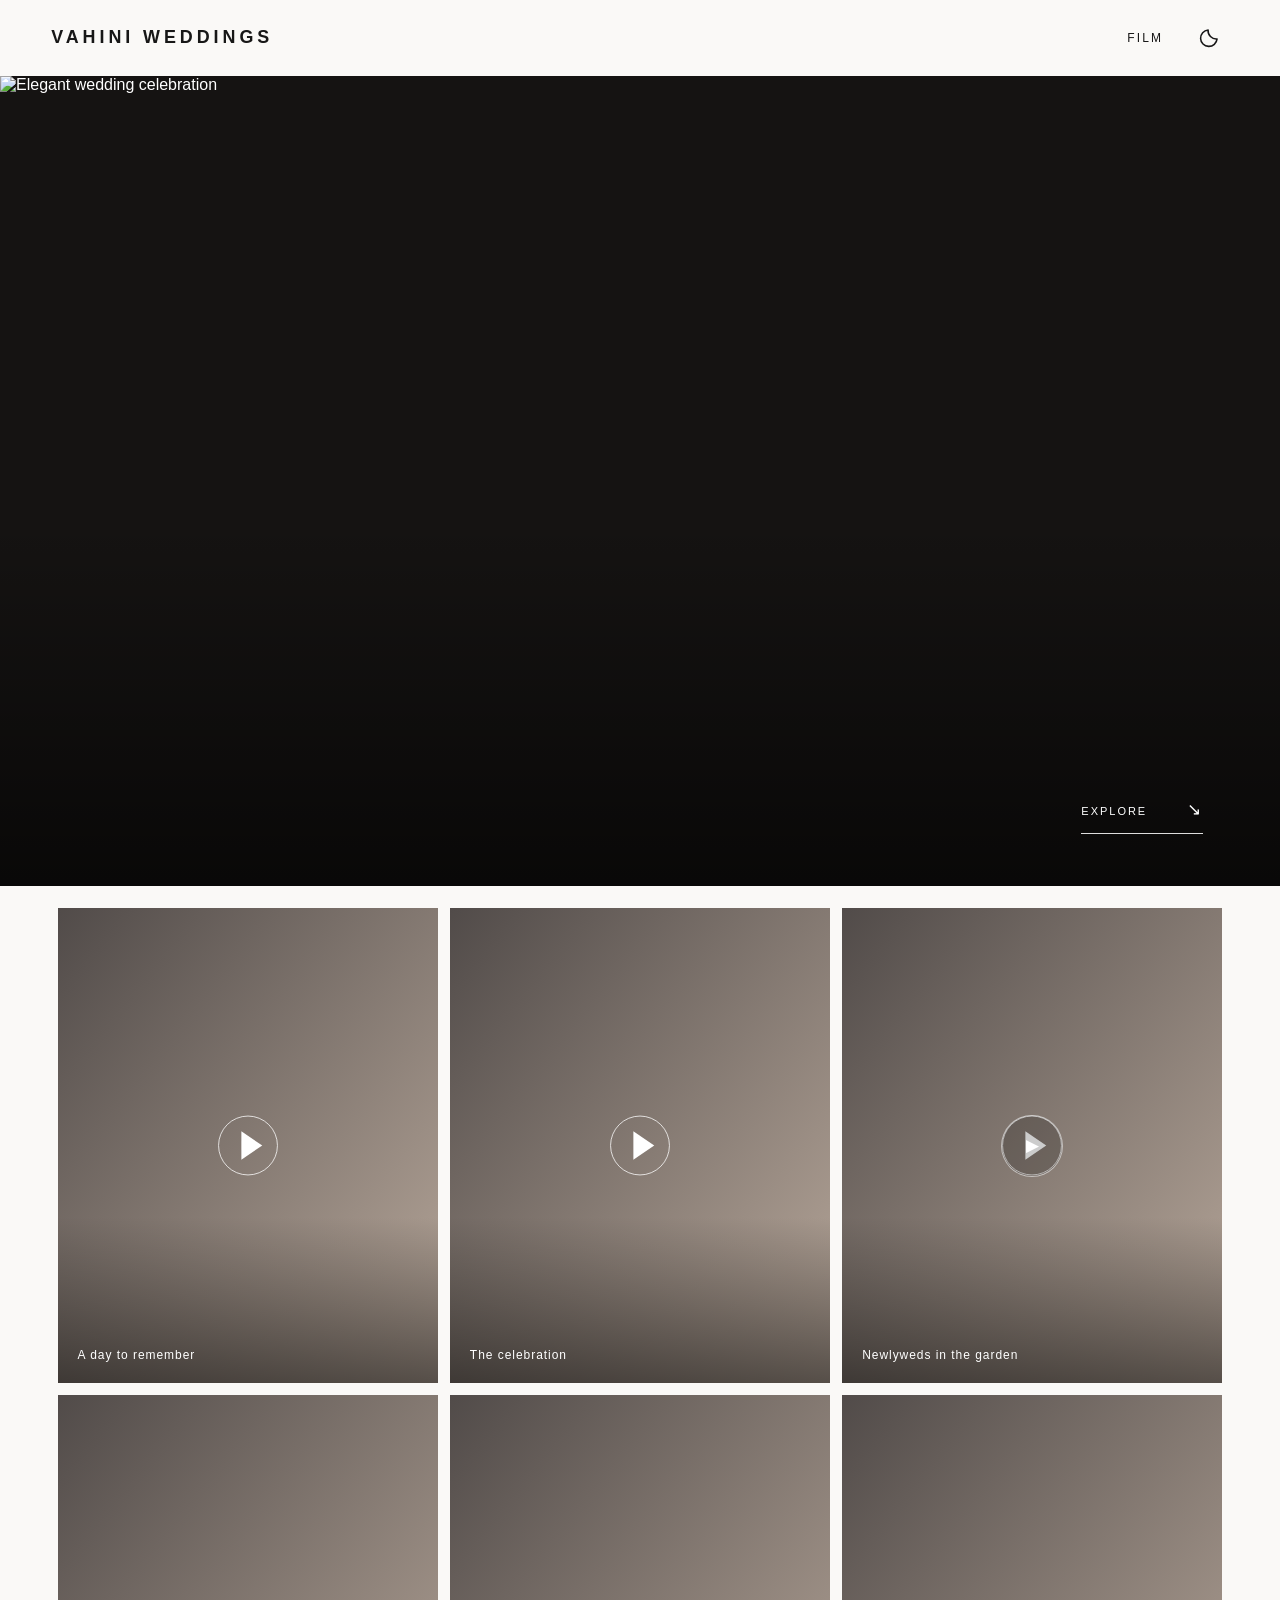
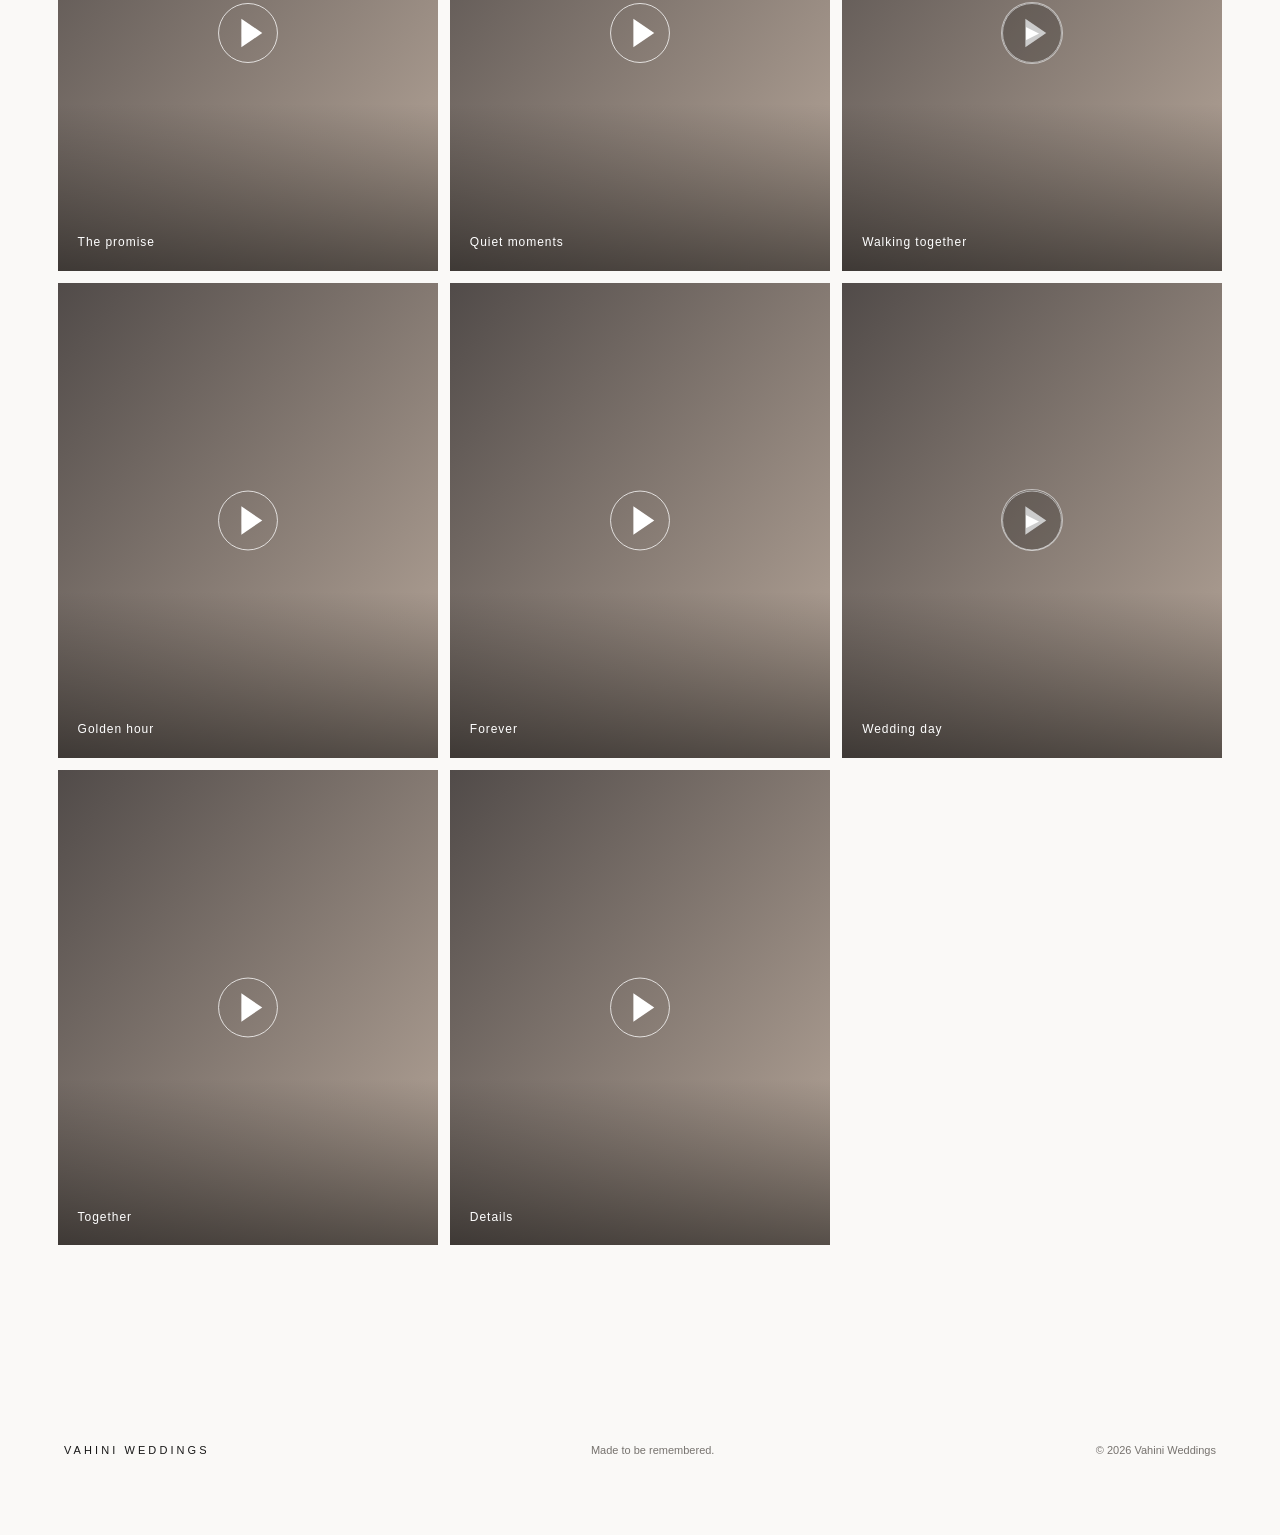
==== commit ed0d3768: "Add files via upload" ====
--- a/index.html
+++ b/index.html
@@ -1 +1 @@
-<!doctype html><html lang="en"><head><meta charset="UTF-8"><meta name="viewport" content="width=device-width,initial-scale=1,viewport-fit=cover"><meta name="theme-color" content="#111111"><meta name="description" content="Vahini Weddings — moments, beautifully remembered."><title>VAHINI WEDDINGS — Gallery</title><link rel="stylesheet" href="styles.css"></head><body><header class="topbar"><div class="header-left"><button class="theme-toggle" id="themeToggle" type="button" aria-label="Change color theme" title="Change color theme"><svg viewBox="0 0 24 24" width="22" height="22" fill="none" stroke="currentColor" stroke-width="1.7" stroke-linecap="round" stroke-linejoin="round"><path d="M20.8 13A9 9 0 0 1 11 3.2 9 9 0 1 0 20.8 13Z"/></svg></button><a class="brand" href="./" aria-label="Vahini Weddings home">VAHINI WEDDINGS</a></div><nav><button id="filmNav" class="film-nav" type="button" aria-pressed="false">Film</button></nav></header><main><section class="hero" id="home"><div class="hero-media" id="heroMedia"><div class="hero-fallback"><span class="hero-mark">V / W</span></div></div><div class="hero-shade"></div><div class="hero-bottom"><span class="eyebrow"></span><a class="explore" href="#gallery">EXPLORE <span>↘</span></a></div><button id="soundBtn" class="sound-btn" aria-label="Toggle hero sound" hidden>Sound off</button></section><section class="work" id="gallery"><div id="galleryGrid" class="gallery-grid"></div><div id="emptyState" class="empty-state" hidden>Nothing here yet.</div></section></main><footer><span class="footer-brand">VAHINI WEDDINGS</span><span>Made to be remembered.</span><span>© <span id="year"></span> Vahini Weddings</span></footer><div id="lightbox" class="lightbox" hidden role="dialog" aria-modal="true" aria-label="Media viewer"><button class="lb-close" id="lbClose" aria-label="Close">×</button><button class="lb-prev" id="lbPrev" aria-label="Previous">‹</button><div id="lbContent" class="lb-content"></div><button class="lb-next" id="lbNext" aria-label="Next">›</button><div id="lbCount" class="lb-count"></div></div><script src="shared.js"></script><script src="main.js"></script></body></html>
+<!doctype html><html lang="en"><head><meta charset="UTF-8"><meta name="viewport" content="width=device-width,initial-scale=1,viewport-fit=cover"><meta name="theme-color" content="#111111"><meta name="description" content="Vahini Weddings — moments, beautifully remembered."><title>VAHINI WEDDINGS — Gallery</title><link rel="stylesheet" href="styles.css"></head><body><header class="topbar"><a class="brand" href="./" aria-label="Vahini Weddings home">VAHINI WEDDINGS</a><div class="header-right"><nav><button id="filmNav" class="film-nav" type="button" aria-pressed="false">Film</button></nav><button class="theme-toggle" id="themeToggle" type="button" aria-label="Change color theme" title="Change color theme"><svg viewBox="0 0 24 24" width="22" height="22" fill="none" stroke="currentColor" stroke-width="1.7" stroke-linecap="round" stroke-linejoin="round"><path d="M20.8 13A9 9 0 0 1 11 3.2 9 9 0 1 0 20.8 13Z"/></svg></button></div></header><main><section class="hero" id="home"><div class="hero-media" id="heroMedia"><div class="hero-fallback"><span class="hero-mark">V / W</span></div></div><div class="hero-shade"></div><div class="hero-bottom"><span class="eyebrow"></span><a class="explore" href="#gallery">EXPLORE <span>↘</span></a></div><button id="soundBtn" class="sound-btn" aria-label="Toggle hero sound" hidden>Sound off</button></section><section class="work" id="gallery"><div id="galleryGrid" class="gallery-grid"></div><div id="emptyState" class="empty-state" hidden>Nothing here yet.</div></section></main><footer><span class="footer-brand">VAHINI WEDDINGS</span><span>Made to be remembered.</span><span>© <span id="year"></span> Vahini Weddings</span></footer><div id="lightbox" class="lightbox" hidden role="dialog" aria-modal="true" aria-label="Media viewer"><button class="lb-close" id="lbClose" aria-label="Close">×</button><button class="lb-prev" id="lbPrev" aria-label="Previous">‹</button><div id="lbContent" class="lb-content"></div><button class="lb-next" id="lbNext" aria-label="Next">›</button><div id="lbCount" class="lb-count"></div></div><script src="shared.js"></script><script src="main.js"></script></body></html>
--- a/styles.css
+++ b/styles.css
@@ -34,3 +34,10 @@
 .theme-toggle{flex:0 0 40px}
 .topbar nav{margin-left:auto;flex-shrink:0}
 @media(max-width:600px){.topbar{gap:8px;padding:0 12px}.header-left{gap:4px}.theme-toggle{flex-basis:30px;width:30px}.theme-toggle svg{width:20px;height:20px}.topbar .brand{font-size:clamp(10px,2.65vw,13px);letter-spacing:.06em;font-weight:600}}
+
+/* Header: brand on left, film and SVG theme icon on right */
+.topbar{display:flex;align-items:center;justify-content:space-between}
+.header-right{display:flex;align-items:center;gap:clamp(10px,2vw,28px);margin-left:auto}
+.header-right nav{display:flex;align-items:center}
+.header-right .theme-toggle{flex:0 0 40px;display:grid;place-items:center}
+@media(max-width:600px){.header-right{gap:8px}.header-right .theme-toggle{flex:0 0 30px}}
